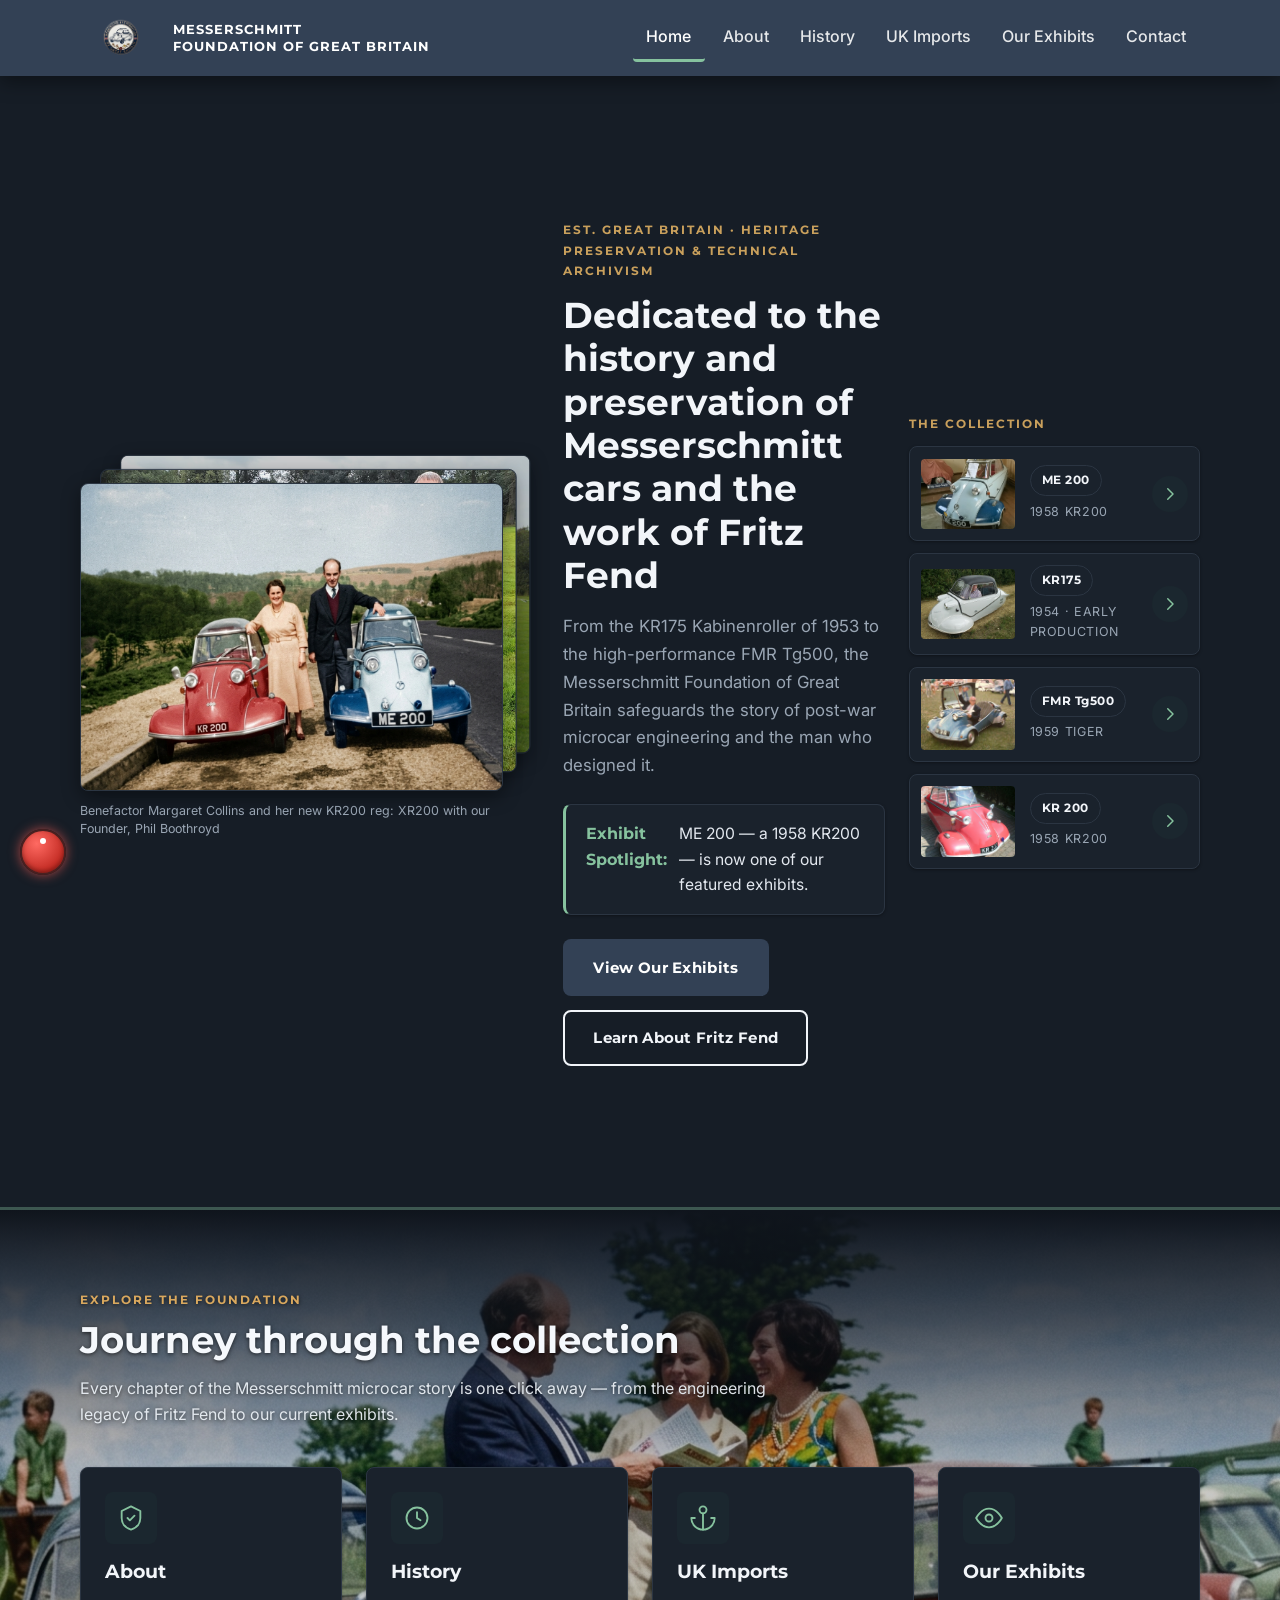
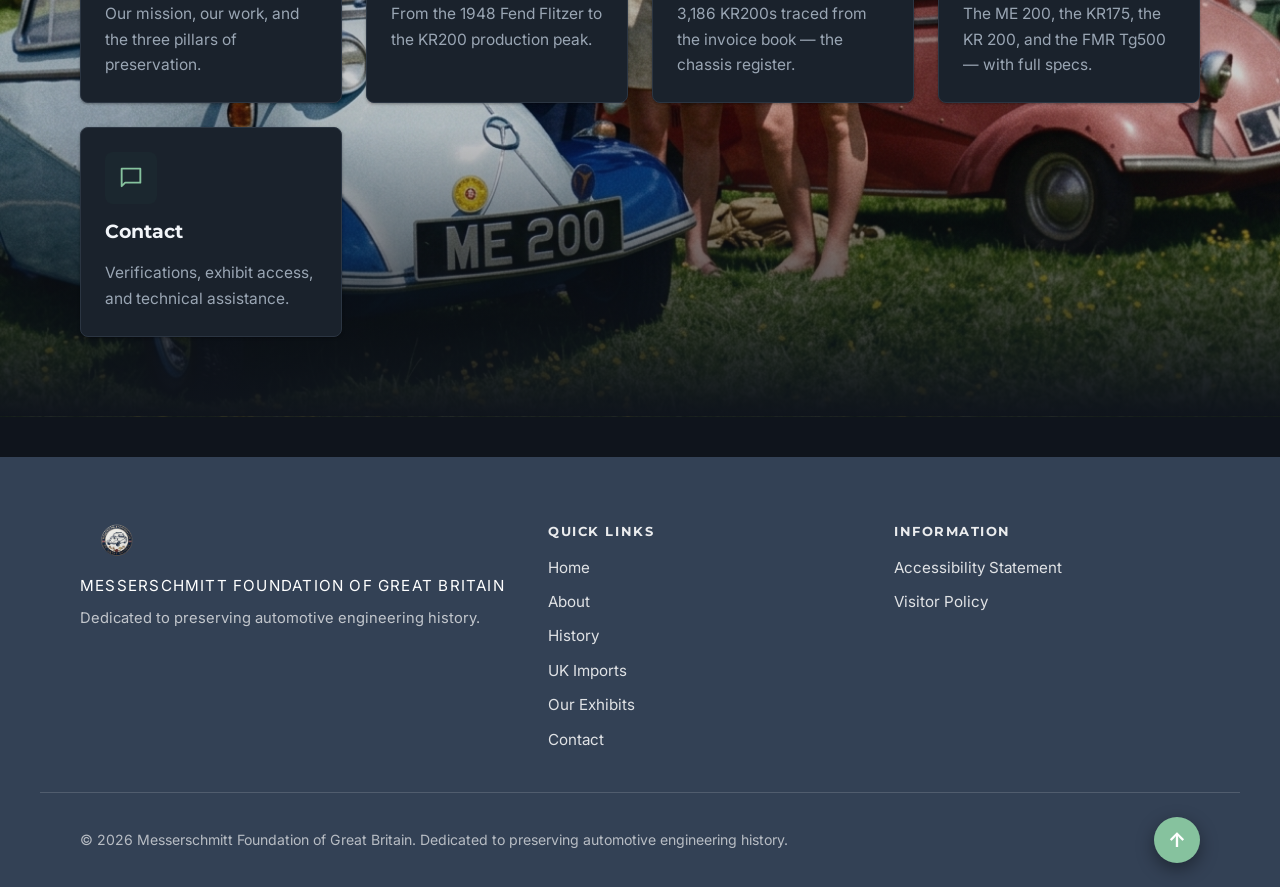
==== index.html @ 32b4aab6 "Caption the Gemini photograph in the home hero deck The 1950s two-car photograph now carries a capti" ====
<!DOCTYPE html>
<html lang="en-GB" data-theme="dark">
<head>
  <meta charset="UTF-8">
  <meta name="viewport" content="width=device-width, initial-scale=1.0, viewport-fit=cover">
  <meta http-equiv="X-UA-Compatible" content="IE=edge">
  <meta name="theme-color" content="#334155">
  <meta name="color-scheme" content="dark light">

  <!-- Primary Meta Tags -->
  <title>Messerschmitt Foundation of Great Britain | Preserving Messerschmitt Microcars &amp; the Legacy of Fritz Fend</title>
  <meta name="title" content="Messerschmitt Foundation of Great Britain">
  <meta name="description" content="The Messerschmitt Foundation of Great Britain is dedicated to the historical preservation, technical archivism, restoration mentorship, and public education of Messerschmitt microcars, Kabinenroller, and the engineering legacy of Fritz Fend.">
  <meta name="keywords" content="Messerschmitt, KR175, KR200, FMR Tg500, Kabinenroller, Fritz Fend, microcar, bubble car, classic car, restoration, foundation, Great Britain">
  <meta name="author" content="Messerschmitt Foundation of Great Britain">
  <meta name="robots" content="index, follow">
  <meta name="language" content="English (Great Britain)">

  <!-- Open Graph / Social -->
  <meta property="og:type" content="website">
  <meta property="og:site_name" content="Messerschmitt Foundation of Great Britain">
  <meta property="og:title" content="Messerschmitt Foundation of Great Britain">
  <meta property="og:description" content="Dedicated to the history and preservation of Messerschmitt cars and the work of Fritz Fend. Home of the ME 200 — a 1958 KR200 featured exhibit.">
  <meta property="og:url" content="https://your-username.github.io/messerschmitt-foundation-gb/">
  <meta property="og:locale" content="en_GB">
  <meta property="og:image" content="https://your-username.github.io/messerschmitt-foundation-gb/assets/images/og-cover.jpg">

  <!-- Twitter Card -->
  <meta name="twitter:card" content="summary_large_image">
  <meta name="twitter:title" content="Messerschmitt Foundation of Great Britain">
  <meta name="twitter:description" content="Dedicated to the history and preservation of Messerschmitt cars and the work of Fritz Fend.">

  <!-- Favicon (inline SVG data URI — no external asset required) -->
  <link rel="icon" href="data:image/svg+xml,%3Csvg xmlns='http://www.w3.org/2000/svg' viewBox='0 0 32 32'%3E%3Crect width='32' height='32' rx='6' fill='%23334155'/%3E%3Ctext x='16' y='22' font-family='Georgia,serif' font-size='16' fill='%238C6A35' text-anchor='middle'%3EM%3C/text%3E%3C/svg%3E">

  <!-- Fonts -->
  <link rel="preconnect" href="https://fonts.googleapis.com">
  <link rel="preconnect" href="https://fonts.gstatic.com" crossorigin>
  <link href="https://fonts.googleapis.com/css2?family=Inter:wght@400;500;600;700&family=Montserrat:wght@600;700;800&display=swap" rel="stylesheet">

  <!-- Styles -->
  <link rel="stylesheet" href="styles.css?v=20260919f">

  <!-- Structured Data: Organization & WebSite Schema -->
  <script type="application/ld+json">
  {
    "@context": "https://schema.org",
    "@type": "Organization",
    "name": "Messerschmitt Foundation of Great Britain",
    "alternateName": "MFGB",
    "url": "https://your-username.github.io/messerschmitt-foundation-gb/",
    "description": "Historical preservation, technical archivism, restoration mentorship, and public education concerning Messerschmitt microcars, Kabinenroller, and the engineering legacy of technical designer Fritz Fend.",
    "areaServed": "GB",
    "knowsAbout": [
      "Messerschmitt KR175",
      "Messerschmitt KR200",
      "FMR Tg500",
      "Fritz Fend",
      "Kabinenroller"
    ],
    "subjectOf": {
      "@type": "Vehicle",
      "name": "ME 200",
      "description": "An original-specification 1958 Messerschmitt KR200 microcar with honest patina, featured exhibit of the Foundation.",
      "model": "KR200",
      "brand": {
        "@type": "Brand",
        "name": "Messerschmitt"
      },
      "productionDate": "1958",
      "vehicleEngine": {
        "@type": "EngineSpecification",
        "name": "Fichtel & Sachs 191cc two-stroke",
        "engineDisplacement": "191cc",
        "engineType": "Single-cylinder, two-stroke, air-cooled"
      }
    }
  }
  </script>
</head>

<body data-page="home">
  <!-- Floating display control -->
  <div class="micro-dashboard" id="micro-dashboard" role="group" aria-label="Display controls">
    <button class="dash-red" id="theme-toggle" type="button" role="switch" aria-checked="false" aria-label="Toggle light and dark mode">
      <span class="red-dot" aria-hidden="true"></span>
    </button>
  </div>

  <a class="skip-link" href="#main-content">Skip to main content</a>

  <!-- ============ SITE HEADER ============ -->
  <header class="site-header" id="site-header">
    <div class="container header-inner">
      <a class="brand" href="index.html" aria-label="Messerschmitt Foundation of Great Britain — home">
        <img class="brand-logo" src="assets/images/mfgb-logo.png" alt="" width="676" height="369">
        <span class="brand-text">MESSERSCHMITT<br>FOUNDATION OF GREAT BRITAIN</span>
      </a>

      <button
        class="nav-toggle"
        id="nav-toggle"
        type="button"
        aria-expanded="false"
        aria-controls="main-nav"
        aria-label="Toggle navigation">
        <span class="nav-toggle-bar" aria-hidden="true"></span>
        <span class="nav-toggle-bar" aria-hidden="true"></span>
        <span class="nav-toggle-bar" aria-hidden="true"></span>
      </button>

      <nav class="main-nav" id="main-nav" aria-label="Primary navigation" aria-hidden="true">
        <ul class="nav-list">
          <li><a class="nav-link" href="index.html">Home</a></li>
          <li><a class="nav-link" href="about.html">About</a></li>
          <li><a class="nav-link" href="history.html">History</a></li>
          <li><a class="nav-link" href="imports.html">UK Imports</a></li>
          <li><a class="nav-link" href="exhibits.html">Our Exhibits</a></li>
          <li><a class="nav-link" href="contact.html">Contact</a></li>
        </ul>
      </nav>
    </div>
  </header>

  <main id="main-content">

    <!-- ============ HERO SECTION ============ -->
    <section id="home" class="hero-section section" data-nav-target="home">
      <div class="container hero-grid">
        <!-- ============ PERIOD PHOTOGRAPHS ============
             A shuffled stack: the photograph on show is full size and
             the two behind peek out up and to the right. app.js module
             09 deals them forward every few seconds. data-depth is set
             here as well as in the script, so the stack is already
             arranged before the script runs. -->
        <figure class="hero-photo" id="hero-deck">
          <div class="hero-deck-frame">
            <img class="hero-deck-slide" data-depth="0"
              src="histroy%20of%20the%20mfgb%20file/Gemini_Generated_Image_4q6mex4q6mex4q6m.jpeg"
              alt="1950s colour photograph of a red KR 200 and the ME 200 parked on a rural roadside, with a couple standing beside the cars"
              width="1170" height="912"
              fetchpriority="high" decoding="async">
            <img class="hero-deck-slide" data-depth="1" data-focus="high"
              src="histroy%20of%20the%20mfgb%20file/simonsmesserschmitt_orig.jpg"
              alt="A man standing beside a cream and red Messerschmitt KR200 with its canopy hinged open, on a lawn beneath mature trees"
              width="655" height="800" decoding="async">
            <img class="hero-deck-slide" data-depth="2"
              src="histroy%20of%20the%20mfgb%20file/sam-3530.jpg"
              alt="A line of small vintage microcars parked on a lawn at a gathering, with a tall hedge and trees behind"
              width="1024" height="768" decoding="async">
          </div>
          <!-- Shown only while its plate is the one on show — see app.js
               module 09. data-caption-for is the plate's index in the deck. -->
          <figcaption class="hero-deck-caption is-shown" data-caption-for="0">Benefactor Margaret Collins and her new KR200 reg: XR200 with our Founder, Phil Boothroyd</figcaption>
        </figure>

        <div class="hero-content">
          <p class="eyebrow">Est. Great Britain · Heritage Preservation &amp; Technical Archivism</p>
          <h1 class="hero-title">Dedicated to the history and preservation of Messerschmitt cars and the work of Fritz Fend</h1>
          <p class="hero-lede">
            From the KR175 Kabinenroller of 1953 to the high-performance FMR Tg500,
            the Messerschmitt Foundation of Great Britain safeguards the story of
            post-war microcar engineering and the man who designed it.
          </p>
          <div class="callout-box" role="note">
            <strong>Exhibit Spotlight:</strong> ME 200 — a 1958 KR200 — is now one of
            our featured exhibits.
          </div>
          <div class="hero-actions">
            <a class="btn btn-primary" href="exhibits.html">View Our Exhibits</a>
            <a class="btn btn-secondary" href="history.html">Learn About Fritz Fend</a>
          </div>
        </div>

        <!-- ============ COLLECTION STACK ============
             Each widget opens Our Exhibits with that car already
             promoted to the featured slot (see app.js module 10). -->
        <div class="hero-collection">
          <h2 class="eyebrow">The Collection</h2>

          <div class="car-stack">
            <a class="car-widget" href="exhibits.html#exhibit-me200" aria-label="View the ME 200 — 1958 Messerschmitt KR200 on Our Exhibits">
              <span class="car-widget-media">
                <img src="ME200%20returned%20to%20Fend%20House.jpg" alt="" loading="lazy" decoding="async">
              </span>
              <span class="car-widget-label">
                <span class="placeholder-badge">ME 200</span>
                <span class="placeholder-caption">1958 KR200</span>
              </span>
              <span class="car-widget-go" aria-hidden="true">
                <svg viewBox="0 0 24 24" fill="none" stroke="currentColor" stroke-width="2" stroke-linecap="round" stroke-linejoin="round" focusable="false">
                  <path d="M9 5l7 7-7 7"></path>
                </svg>
              </span>
            </a>

            <a class="car-widget" href="exhibits.html#exhibit-kr175" aria-label="View the 1954 Messerschmitt KR175 on Our Exhibits">
              <span class="car-widget-media">
                <img src="histroy%20of%20the%20mfgb%20file/messerschmitt-KR175.jpg" alt="" loading="lazy" decoding="async">
              </span>
              <span class="car-widget-label">
                <span class="placeholder-badge">KR175</span>
                <span class="placeholder-caption">1954 · Early Production</span>
              </span>
              <span class="car-widget-go" aria-hidden="true">
                <svg viewBox="0 0 24 24" fill="none" stroke="currentColor" stroke-width="2" stroke-linecap="round" stroke-linejoin="round" focusable="false">
                  <path d="M9 5l7 7-7 7"></path>
                </svg>
              </span>
            </a>

            <a class="car-widget" href="exhibits.html#exhibit-tg500" aria-label="View the 1959 FMR Tg500 on Our Exhibits">
              <span class="car-widget-media">
                <img src="the%20blue%20one.jpeg" alt="" loading="lazy" decoding="async">
              </span>
              <span class="car-widget-label">
                <span class="placeholder-badge">FMR Tg500</span>
                <span class="placeholder-caption">1959 Tiger</span>
              </span>
              <span class="car-widget-go" aria-hidden="true">
                <svg viewBox="0 0 24 24" fill="none" stroke="currentColor" stroke-width="2" stroke-linecap="round" stroke-linejoin="round" focusable="false">
                  <path d="M9 5l7 7-7 7"></path>
                </svg>
              </span>
            </a>

            <a class="car-widget" href="exhibits.html#exhibit-kr200" aria-label="View the 1958 Messerschmitt KR200 on Our Exhibits">
              <span class="car-widget-media">
                <img src="histroy%20of%20the%20mfgb%20file/KR200MFGB-web.jpg" alt="" loading="lazy" decoding="async">
              </span>
              <span class="car-widget-label">
                <span class="placeholder-badge">KR 200</span>
                <span class="placeholder-caption">1958 KR200</span>
              </span>
              <span class="car-widget-go" aria-hidden="true">
                <svg viewBox="0 0 24 24" fill="none" stroke="currentColor" stroke-width="2" stroke-linecap="round" stroke-linejoin="round" focusable="false">
                  <path d="M9 5l7 7-7 7"></path>
                </svg>
              </span>
            </a>
          </div>
        </div>
      </div>
    </section>

    <!-- ============ EXPLORE SECTION (ME 200 in the wild background) ============ -->
    <section id="explore" class="section section-alt section-explore-bg" aria-labelledby="explore-title">
      <div class="container">
        <div class="section-heading">
          <p class="eyebrow">Explore the Foundation</p>
          <h2 class="section-title" id="explore-title">Journey through the collection</h2>
          <p class="section-subtitle">
            Every chapter of the Messerschmitt microcar story is one click away —
            from the engineering legacy of Fritz Fend to our current exhibits.
          </p>
        </div>

        <div class="explore-grid">
          <a class="card explore-card" href="about.html">
            <div class="card-icon" aria-hidden="true">
              <svg viewBox="0 0 24 24" fill="none" stroke="currentColor" stroke-width="1.6" stroke-linecap="round" stroke-linejoin="round">
                <path d="M12 2l8 4v6c0 5-3.5 8.5-8 10-4.5-1.5-8-5-8-10V6z"></path>
                <path d="M9 12l2 2 4-4"></path>
              </svg>
            </div>
            <h3 class="card-title">About</h3>
            <p class="card-text">Our mission, our work, and the three pillars of preservation.</p>
          </a>

          <a class="card explore-card" href="history.html">
            <div class="card-icon" aria-hidden="true">
              <svg viewBox="0 0 24 24" fill="none" stroke="currentColor" stroke-width="1.6" stroke-linecap="round" stroke-linejoin="round">
                <circle cx="12" cy="12" r="9"></circle>
                <path d="M12 7v5l3 2"></path>
              </svg>
            </div>
            <h3 class="card-title">History</h3>
            <p class="card-text">From the 1948 Fend Flitzer to the KR200 production peak.</p>
          </a>

          <a class="card explore-card" href="imports.html">
            <div class="card-icon" aria-hidden="true">
              <svg viewBox="0 0 24 24" fill="none" stroke="currentColor" stroke-width="1.6" stroke-linecap="round" stroke-linejoin="round">
                <path d="M12 22V8"></path>
                <path d="M5 12H2a10 10 0 0 0 20 0h-3"></path>
                <circle cx="12" cy="5" r="3"></circle>
              </svg>
            </div>
            <h3 class="card-title">UK Imports</h3>
            <p class="card-text">3,186 KR200s traced from the invoice book — the chassis register.</p>
          </a>

          <a class="card explore-card" href="exhibits.html">
            <div class="card-icon" aria-hidden="true">
              <svg viewBox="0 0 24 24" fill="none" stroke="currentColor" stroke-width="1.6" stroke-linecap="round" stroke-linejoin="round">
                <path d="M1 12s4-8 11-8 11 8 11 8-4 8-11 8-11-8-11-8z"></path>
                <circle cx="12" cy="12" r="3"></circle>
              </svg>
            </div>
            <h3 class="card-title">Our Exhibits</h3>
            <p class="card-text">The ME 200, the KR175, the KR 200, and the FMR Tg500 — with full specs.</p>
          </a>

          <a class="card explore-card" href="contact.html">
            <div class="card-icon" aria-hidden="true">
              <svg viewBox="0 0 24 24" fill="none" stroke="currentColor" stroke-width="1.6" stroke-linecap="round" stroke-linejoin="round">
                <path d="M4 4h16v12H7l-3 3z"></path>
              </svg>
            </div>
            <h3 class="card-title">Contact</h3>
            <p class="card-text">Verifications, exhibit access, and technical assistance.</p>
          </a>
        </div>
      </div>
    </section>

  </main>

  <!-- ============ FOOTER ============ -->
  <footer class="site-footer">
    <div class="container footer-grid">
      <div class="footer-brand">
        <img class="footer-logo" src="assets/images/mfgb-logo.png" alt="" width="676" height="369" loading="lazy" decoding="async">
        <p class="footer-title">MESSERSCHMITT FOUNDATION OF GREAT BRITAIN</p>
        <p class="footer-text">
          Dedicated to preserving automotive engineering history.
        </p>
      </div>

      <nav class="footer-nav" aria-label="Footer navigation">
        <p class="footer-heading">Quick Links</p>
        <ul>
          <li><a href="index.html">Home</a></li>
          <li><a href="about.html">About</a></li>
          <li><a href="history.html">History</a></li>
          <li><a href="imports.html">UK Imports</a></li>
          <li><a href="exhibits.html">Our Exhibits</a></li>
          <li><a href="contact.html">Contact</a></li>
        </ul>
      </nav>

      <div class="footer-legal">
        <p class="footer-heading">Information</p>
        <ul>
          <li><a href="contact.html#accessibility">Accessibility Statement</a></li>
          <li><a href="contact.html#visitor-policy">Visitor Policy</a></li>
        </ul>
      </div>
    </div>

    <div class="container footer-bottom">
      <p>© 2026 Messerschmitt Foundation of Great Britain. Dedicated to preserving automotive engineering history.</p>
      <button class="back-to-top" id="back-to-top" type="button" aria-label="Back to top" hidden>&uarr;</button>
    </div>
  </footer>

  <script src="app.js?v=20260919f"></script>
</body>
</html>
---- styles.css ----
/* ============================================================
   Messerschmitt Foundation of Great Britain — styles.css
   Production-grade, mobile-first responsive design system.
   ------------------------------------------------------------
   Contents:
   01. CSS Custom Properties (design tokens)
   02. Reset & Base
   03. Accessibility Utilities
   04. Layout Primitives
   05. Header & Navigation
   06. Buttons & Links
   07. Hero Section
   08. Media Placeholder System
   09. Section Headings & Prose
   10. Cards & Pillars
   11. Timeline
   12. Exhibits & Spec Tables
   13. Contact Form & Sidebar
   14. Footer & Back-to-Top
   15. Responsive Media Queries
   ============================================================ */

/* ============================================================
   01. CSS Custom Properties
   ============================================================ */
:root {
  /* Palette — restrained & airy (clean, Wix-style) */
  --color-primary: #334155;        /* Soft slate — header / footer */
  --color-ink: #1F2937;            /* Heading ink */
  --color-accent: #2E6B4F;         /* Muted heritage racing green */
  --color-gold: #8C6A35;           /* Muted brass — tiny details only */
  --color-background: #FFFFFF;     /* White base */
  --color-surface: #FFFFFF;        /* Cards & panels */
  --color-surface-muted: #F6F7F9;  /* Alternate section bands */
  --color-text: #3B4658;           /* Body text */
  --color-text-light: #667085;     /* Secondary text */
  --color-border: #E6E8EC;         /* Hairlines */
  --color-placeholder: #F1F3F6;    /* Media placeholders */

  /* Typography */
  --font-body: 'Inter', system-ui, -apple-system, 'Segoe UI', Roboto, sans-serif;
  --font-heading: 'Montserrat', 'Inter', system-ui, sans-serif;

  /* Spacing scale */
  --space-xs: 0.5rem;
  --space-sm: 0.875rem;
  --space-md: 1.5rem;
  --space-lg: 2.5rem;
  --space-xl: 4rem;

  /* Radii */
  --radius-sm: 4px;
  --radius-md: 8px;
  --radius-lg: 12px;

  /* Elevation */
  --shadow-sm: 0 1px 3px rgba(31, 41, 55, 0.06);
  --shadow-md: 0 6px 18px rgba(31, 41, 55, 0.08);
  --shadow-lg: 0 14px 34px rgba(31, 41, 55, 0.12);

  /* Motion */
  --transition-fast: 150ms ease;
  --transition: 250ms ease;

  /* Focus ring */
  --focus-ring: 3px solid var(--color-accent);

  /* Layout */
  --container-max: 1200px;
  --header-height: 76px;
}

/* ============================================================
   01b. Night Drive Dark Theme
   ------------------------------------------------------------
   Toggled by the floating dash button via the data-theme
   attribute on <html>. Only overrides design tokens — all
   components adapt automatically.
   ============================================================ */
html[data-theme="dark"] {
  --color-background: #0F141C;
  --color-surface: #1A222C;
  --color-surface-muted: #161D26;
  --color-text: #E3E8EF;
  --color-text-light: #9AA6B4;
  --color-border: #2B3542;
  --color-placeholder: #212A35;
  --color-ink: #F2F5F9;
  --color-accent: #86C29E;
  --color-gold: #C9A05C;
  --shadow-sm: 0 1px 3px rgba(0, 0, 0, 0.35);
  --shadow-md: 0 6px 18px rgba(0, 0, 0, 0.4);
  --shadow-lg: 0 14px 34px rgba(0, 0, 0, 0.5);
}

/* ============================================================
   02. Reset & Base
   ============================================================ */
*,
*::before,
*::after {
  box-sizing: border-box;
  margin: 0;
  padding: 0;
}

html {
  scroll-behavior: smooth;
  scroll-padding-top: calc(var(--header-height) + 16px);
  -webkit-text-size-adjust: 100%;
}

body {
  font-family: var(--font-body);
  font-size: 1rem;
  line-height: 1.65;
  color: var(--color-text);
  background-color: var(--color-background);
  -webkit-font-smoothing: antialiased;
  -moz-osx-font-smoothing: grayscale;
}

img,
svg {
  display: block;
  max-width: 100%;
}

a {
  color: var(--color-accent);
  text-decoration: none;
}

a:hover {
  text-decoration: underline;
  text-underline-offset: 3px;
}

button {
  font-family: inherit;
  cursor: pointer;
}

h1, h2, h3, h4 {
  font-family: var(--font-heading);
  color: var(--color-ink);
  line-height: 1.2;
  font-weight: 700;
}

/* ============================================================
   03. Accessibility Utilities
   ============================================================ */
.visually-hidden {
  position: absolute;
  width: 1px;
  height: 1px;
  padding: 0;
  margin: -1px;
  overflow: hidden;
  clip: rect(0 0 0 0);
  white-space: nowrap;
  border: 0;
}

.skip-link {
  position: absolute;
  top: -60px;
  left: 16px;
  z-index: 2000;
  padding: 0.75rem 1.25rem;
  background: var(--color-primary);
  color: #fff;
  border-radius: var(--radius-sm);
  transition: top var(--transition-fast);
}

.skip-link:focus {
  top: 12px;
  outline: var(--focus-ring);
  outline-offset: 2px;
}

:focus-visible {
  outline: var(--focus-ring);
  outline-offset: 3px;
}

::selection {
  background: rgba(46, 107, 79, 0.22);
  color: inherit;
}

@media (prefers-reduced-motion: reduce) {
  *,
  *::before,
  *::after {
    animation-duration: 0.01ms !important;
    animation-iteration-count: 1 !important;
    transition-duration: 0.01ms !important;
    scroll-behavior: auto !important;
  }
}

/* ============================================================
   04. Layout Primitives
   ============================================================ */
.container {
  width: 100%;
  max-width: var(--container-max);
  margin-inline: auto;
  padding-inline: 1.25rem;
}

.section {
  padding-block: var(--space-xl);
}

.section-alt {
  background: var(--color-surface-muted);
}

/* ============================================================
   05. Header & Navigation
   ============================================================ */
.site-header {
  position: sticky;
  top: 0;
  z-index: 1000;
  background: var(--color-primary);
  color: #fff;
  box-shadow: var(--shadow-md);
}

/* Pinned header compresses once the page is scrolled so the tab
   navigation always stays visible without taking up extra room. */
.site-header.is-scrolled .header-inner {
  min-height: calc(var(--header-height) - 16px);
  padding-block: 0.4rem;
}

.site-header.is-scrolled .brand-logo {
  height: 34px;
}

.header-inner {
  display: flex;
  align-items: center;
  justify-content: space-between;
  gap: var(--space-md);
  min-height: var(--header-height);
  padding-block: 0.75rem;
  transition: min-height var(--transition), padding var(--transition);
}

.brand {
  display: inline-flex;
  align-items: center;
  gap: 0.75rem;
  color: #fff;
}

.brand:hover {
  text-decoration: none;
}

.brand-logo {
  height: 44px;
  width: auto;
  flex-shrink: 0;
  object-fit: contain;
  transition: height var(--transition);
}

.brand-text {
  font-family: var(--font-heading);
  font-size: 0.8rem;
  font-weight: 700;
  letter-spacing: 0.08em;
  line-height: 1.35;
}

/* Hamburger toggle */
.nav-toggle {
  display: inline-flex;
  flex-direction: column;
  justify-content: center;
  gap: 5px;
  width: 44px;
  height: 44px;
  padding: 10px;
  background: transparent;
  border: 2px solid rgba(255, 255, 255, 0.35);
  border-radius: var(--radius-sm);
}

.nav-toggle-bar {
  display: block;
  width: 100%;
  height: 2px;
  background: #fff;
  border-radius: 2px;
  transition: transform var(--transition), opacity var(--transition-fast);
}

.nav-toggle[aria-expanded="true"] .nav-toggle-bar:nth-child(1) {
  transform: translateY(7px) rotate(45deg);
}

.nav-toggle[aria-expanded="true"] .nav-toggle-bar:nth-child(2) {
  opacity: 0;
}

.nav-toggle[aria-expanded="true"] .nav-toggle-bar:nth-child(3) {
  transform: translateY(-7px) rotate(-45deg);
}

/* Mobile drawer */
.main-nav {
  display: none;
  position: absolute;
  top: 100%;
  left: 0;
  right: 0;
  background: var(--color-primary);
  border-top: 1px solid rgba(255, 255, 255, 0.12);
}

.main-nav.is-open {
  display: block;
}

.nav-list {
  list-style: none;
  padding: 0.5rem 0 1rem;
}

.nav-link {
  display: block;
  padding: 0.85rem 1.25rem;
  color: rgba(255, 255, 255, 0.88);
  font-weight: 500;
  border-left: 3px solid transparent;
  transition: color var(--transition-fast), background var(--transition-fast), border-color var(--transition-fast);
}

.nav-link:hover {
  color: #fff;
  background: rgba(255, 255, 255, 0.06);
  text-decoration: none;
}

.nav-link.is-active {
  color: #fff;
  border-left-color: var(--color-accent);
}

.nav-link.is-active:hover {
  text-decoration: none;
}

/* ============================================================
   06. Buttons & Links
   ============================================================ */
.btn {
  display: inline-flex;
  align-items: center;
  justify-content: center;
  gap: 0.5rem;
  padding: 0.85rem 1.75rem;
  border-radius: var(--radius-md);
  font-family: var(--font-heading);
  font-size: 0.95rem;
  font-weight: 700;
  letter-spacing: 0.02em;
  text-align: center;
  border: 2px solid transparent;
  transition: transform var(--transition-fast), box-shadow var(--transition), background var(--transition), color var(--transition);
}

.btn:hover {
  text-decoration: none;
  transform: translateY(-2px);
  box-shadow: var(--shadow-md);
}

.btn:active {
  transform: translateY(0);
}

.btn-primary {
  background: var(--color-primary);
  color: #fff;
}

.btn-primary:hover {
  background: #26543F;
}

.btn-secondary {
  background: transparent;
  color: var(--color-ink);
  border-color: var(--color-ink);
}

.btn-secondary:hover {
  background: var(--color-primary);
  color: #fff;
}

/* ============================================================
   07. Hero Section
   ============================================================ */
.hero-section {
  position: relative;
  background: var(--color-surface-muted);
  color: var(--color-text);
  overflow: hidden;
}

.hero-section::after {
  content: "";
  position: absolute;
  inset: auto 0 0 0;
  height: 3px;
  background: var(--color-accent);
  opacity: 0.35;
}

.hero-grid {
  display: grid;
  gap: var(--space-lg);
  padding-block: var(--space-xl);
}

.hero-title {
  color: var(--color-ink);
  font-size: clamp(1.75rem, 5vw, 2.9rem);
  margin-block: 0.75rem 1rem;
}

.hero-lede {
  color: var(--color-text-light);
  font-size: 1.05rem;
  max-width: 34em;
  margin-bottom: var(--space-md);
}

.eyebrow {
  font-family: var(--font-heading);
  font-size: 0.78rem;
  font-weight: 700;
  letter-spacing: 0.16em;
  text-transform: uppercase;
  color: var(--color-gold);
}

.hero-section .eyebrow {
  color: var(--color-gold);
}

.callout-box {
  display: flex;
  align-items: flex-start;
  gap: 0.75rem;
  padding: 1rem 1.25rem;
  margin-bottom: var(--space-md);
  background: var(--color-surface);
  border: 1px solid var(--color-border);
  border-left: 3px solid var(--color-accent);
  border-radius: var(--radius-md);
  box-shadow: var(--shadow-sm);
  color: var(--color-text);
  font-size: 0.98rem;
  max-width: 34em;
}

.callout-box strong {
  color: var(--color-accent);
  font-family: var(--font-heading);
}

.hero-actions {
  display: flex;
  flex-wrap: wrap;
  gap: var(--space-sm);
}

/* ---- 07c. Home Collection Stack ----
   Three exhibit widgets, one above the other, in the hero's second
   column. Each one deep-links to Our Exhibits with its car promoted.
   ------------------------------------------------------------------ */
.hero-collection {
  display: flex;
  flex-direction: column;
  gap: 0.9rem;
}

.car-stack {
  display: flex;
  flex-direction: column;
  gap: 0.75rem;
}

.car-widget {
  display: grid;
  grid-template-columns: 128px 1fr auto;
  align-items: center;
  gap: 1rem;
  padding: 0.7rem;
  color: inherit;
  text-decoration: none;
  background: var(--color-surface);
  border: 1px solid var(--color-border);
  border-radius: var(--radius-md);
  box-shadow: var(--shadow-sm);
  transition: transform var(--transition), box-shadow var(--transition),
    border-color var(--transition);
}

.car-widget:hover,
.car-widget:focus-visible {
  border-color: var(--color-gold);
  transform: translateY(-3px);
  box-shadow: var(--shadow-lg);
}

.car-widget-media {
  display: block;
  aspect-ratio: 4 / 3;
  overflow: hidden;
  background: var(--color-placeholder);
  border-radius: var(--radius-sm);
}

.car-widget-media img {
  display: block;
  width: 100%;
  height: 100%;
  object-fit: cover;
  transition: transform var(--transition);
}

.car-widget:hover .car-widget-media img {
  transform: scale(1.05);
}

.car-widget-label {
  display: flex;
  flex-direction: column;
  align-items: flex-start;
  gap: 0.35rem;
}

.car-widget .placeholder-badge {
  font-size: 0.78rem;
  padding: 0.25rem 0.7rem;
  box-shadow: none;
}

.car-widget .placeholder-caption {
  position: static;
  margin: 0;
  font-size: 0.78rem;
  color: var(--color-text-light);
}

.car-widget-go {
  display: grid;
  place-items: center;
  width: 36px;
  height: 36px;
  color: var(--color-accent);
  background: rgba(46, 107, 79, 0.08);
  border-radius: 50%;
  transition: background var(--transition-fast), color var(--transition-fast);
}

.car-widget-go svg {
  width: 18px;
  height: 18px;
}

.car-widget:hover .car-widget-go,
.car-widget:focus-visible .car-widget-go {
  background: var(--color-gold);
  color: #fff;
}

/* ---- 07d. Home Hero Photograph Deck ----
   The hero's three photographs sit in a shuffled stack: the one on show
   is full size, the two behind peek out up and to the right, and app.js
   module 09 deals the stack forward every few seconds — the next plate
   rising to the front while the old front steps back.

   The reveal is budgeted inside the frame rather than around it. The
   frame keeps a --reveal-x strip down its right side and a matching
   --reveal-y strip above, the plate on show is inset by exactly those
   strips, and the plates behind are translated by half and then all of
   the way out. Nothing spills past the frame, so the deck can never
   tread on the column gutter or the hero text at any width.

   --reveal-y is --reveal-x restated as a share of the height: the frame
   is 4:3, so the same number of pixels is 8 / 0.75 = 10.667%. The
   translate percentages resolve against each plate's own size, which is
   slightly smaller than the frame, so the plates land just inside the
   strips rather than exactly on their edges.
   ------------------------------------------------------------------ */
.hero-photo {
  --reveal-x: 8%;
  --reveal-y: 10.667%;
  margin: 0;
}

/* The 4:3 box the plates are laid out in. It is a child of the figure
   rather than the figure itself so that the caption below can sit in
   flow without the ratio box growing to swallow it — the plates size
   themselves against the frame, and would be a caption taller if the
   aspect-ratio sat on the figure. */
.hero-deck-frame {
  position: relative;
  aspect-ratio: 4 / 3;
  /* Keeps the plates' z-indexes out of the page's own competition. */
  isolation: isolate;
}

/* A caption belongs to one plate and is only shown while that plate is
   the one on show. It keeps its height when hidden, so the deck does not
   resize as the stack turns. */
.hero-deck-caption {
  margin: 0.65rem 0 0;
  font-size: 0.78rem;
  line-height: 1.5;
  color: var(--color-text-light);
  opacity: 0;
  transition: opacity 320ms ease;
}

.hero-deck-caption.is-shown {
  opacity: 1;
}

.hero-deck-slide {
  position: absolute;
  left: 0;
  bottom: 0;
  width: calc(100% - var(--reveal-x));
  height: calc(100% - var(--reveal-y));
  object-fit: cover;
  background: var(--color-placeholder);
  border: 1px solid var(--color-border);
  border-radius: var(--radius-md);
  box-shadow: var(--shadow-md);
  /* The back-out curve is what makes a plate read as *coming forward*:
     it overshoots the upright position and settles back into it. Keep
     the duration in step with HOLD in app.js module 09. */
  transition: transform 700ms cubic-bezier(0.2, 1.22, 0.36, 1),
    opacity 700ms ease;
}

/* The plate on show — full size, upright, in front. */
.hero-deck-slide[data-depth="0"] {
  transform: none;
  opacity: 1;
  z-index: 3;
}

/* First and second behind it, each half and then all of the way out.
   The easy scale gives the two behind a sense of sitting further away. */
.hero-deck-slide[data-depth="1"] {
  transform: translate(calc(var(--reveal-x) / 2), calc(var(--reveal-y) / -2)) scale(0.985);
  opacity: 0.9;
  z-index: 2;
}

.hero-deck-slide[data-depth="2"] {
  transform: translate(var(--reveal-x), calc(var(--reveal-y) * -1)) scale(0.97);
  opacity: 0.78;
  z-index: 1;
}

/* Each plate keeps the crop line that suits it. The portrait one is
   framed high, because centring it would take the owner's head off. */
.hero-deck-slide[data-focus="high"] {
  object-position: center 15%;
}

/* .btn-secondary on light heroes uses the default outline style */

/* ============================================================
   07b. Page Hero (interior pages)
   ============================================================ */
.page-hero {
  position: relative;
  background: var(--color-surface-muted);
  color: var(--color-text);
  padding-block: var(--space-xl);
  overflow: hidden;
}

.page-hero::after {
  content: "";
  position: absolute;
  inset: auto 0 0 0;
  height: 3px;
  background: var(--color-accent);
  opacity: 0.35;
}

.page-hero .page-title {
  color: var(--color-ink);
  font-size: clamp(1.75rem, 4vw, 2.5rem);
  margin-block: 0.75rem;
}

.page-hero .page-subtitle {
  color: var(--color-text-light);
  font-size: 1.05rem;
  max-width: 46em;
}

.page-hero .eyebrow {
  color: var(--color-gold);
}

/* ============================================================
   08. Media Placeholder System
   ============================================================ */
.media-placeholder {
  display: flex;
  flex-direction: column;
  align-items: center;
  justify-content: center;
  gap: 0.5rem;
  text-align: center;
  aspect-ratio: 16 / 9;
  padding: 1.5rem;
  background-color: var(--color-placeholder);
  background-image:
    linear-gradient(45deg, rgba(51, 65, 85, 0.05) 25%, transparent 25%, transparent 75%, rgba(51, 65, 85, 0.05) 75%),
    linear-gradient(45deg, rgba(51, 65, 85, 0.05) 25%, transparent 25%, transparent 75%, rgba(51, 65, 85, 0.05) 75%);
  background-size: 24px 24px;
  background-position: 0 0, 12px 12px;
  border: 2px dashed var(--color-border);
  border-radius: var(--radius-md);
  color: var(--color-text-light);
}

.placeholder-icon {
  width: 44px;
  height: 44px;
  color: var(--color-ink);
  opacity: 0.6;
}

.placeholder-badge {
  font-family: var(--font-heading);
  font-size: 0.85rem;
  font-weight: 700;
  letter-spacing: 0.04em;
  color: var(--color-ink);
  background: var(--color-surface);
  border: 1px solid var(--color-border);
  border-radius: 999px;
  padding: 0.3rem 0.85rem;
  box-shadow: var(--shadow-sm);
}

.placeholder-caption {
  font-size: 0.8rem;
  letter-spacing: 0.05em;
  text-transform: uppercase;
}

/* Alternate 4:3 ratio variant */
.media-placeholder.ratio-4-3 {
  aspect-ratio: 4 / 3;
}

/* Real photo fills the frame; badge/caption overlay the photo */
.media-placeholder.has-photo {
  position: relative;
  overflow: hidden;
  padding: 0;
  border-style: solid;
}

.media-placeholder.has-photo .media-photo {
  position: absolute;
  inset: 0;
  width: 100%;
  height: 100%;
  object-fit: cover;
  display: block;
}

.media-placeholder.has-photo .placeholder-badge {
  position: absolute;
  left: 0.75rem;
  bottom: 0.75rem;
  margin: 0;
  z-index: 2;
}

.media-placeholder.has-photo .placeholder-caption {
  position: absolute;
  right: 0.75rem;
  bottom: 0.9rem;
  margin: 0;
  z-index: 2;
  color: rgba(255, 255, 255, 0.92);
  text-shadow: 0 1px 3px rgba(0, 0, 0, 0.85);
}

/* ---- Whole-photo selector (promotes the exhibit) ---- */
.exhibit-select {
  position: absolute;
  inset: 0;
  z-index: 2;
  padding: 0;
  cursor: pointer;
  border: 2px solid transparent;
  background: transparent;
  transition: border-color var(--transition), background var(--transition);
}

.exhibit-select[hidden] {
  display: none;
}

.exhibit-select:hover {
  border-color: rgba(140, 106, 55, 0.5);
  background: rgba(15, 20, 28, 0.08);
}

.exhibit-select:focus-visible {
  outline: var(--focus-ring);
  outline-offset: -6px;
}

.media-placeholder.has-photo.is-selected {
  box-shadow: inset 0 0 0 2px var(--color-gold);
}

.media-placeholder.has-photo.is-selected .placeholder-badge {
  background: var(--color-gold);
  border-color: var(--color-gold);
  color: #fff;
}

/* A soft scrim along the foot of every photo so the badge and the
   caption stay readable whatever the picture does underneath. */
.media-placeholder.has-photo::after {
  content: "";
  position: absolute;
  inset: auto 0 0 0;
  height: 48%;
  z-index: 1;
  pointer-events: none;
  background: linear-gradient(180deg, rgba(10, 14, 20, 0) 0%, rgba(10, 14, 20, 0.62) 62%, rgba(10, 14, 20, 0.86) 100%);
}

/* ---- Badge / caption overlay bar ---------------------------------
   The badge and caption share the foot of the photo: side by side
   while both fit, wrapping onto two left-aligned lines once the
   photo (or the column it sits in) gets narrow. Driven by the
   content itself, so it needs no breakpoints.
   ------------------------------------------------------------------ */
.media-placeholder.has-photo .photo-overlay {
  position: absolute;
  left: 0.75rem;
  right: 0.75rem;
  bottom: 0.75rem;
  z-index: 2;
  display: flex;
  flex-wrap: wrap;
  align-items: flex-end;
  justify-content: space-between;
  gap: 0.5rem;
}

.media-placeholder.has-photo .photo-overlay .placeholder-badge,
.media-placeholder.has-photo .photo-overlay .placeholder-caption {
  position: static;
  inset: auto;
  margin: 0;
}

/* ============================================================
   09. Section Headings & Prose
   ============================================================ */
.section-heading {
  margin-bottom: var(--space-lg);
}

.section-title {
  font-size: clamp(1.6rem, 3.5vw, 2.3rem);
  margin-block: 0.5rem 0.75rem;
}

.section-subtitle {
  color: var(--color-text-light);
  max-width: 46em;
}

.prose-grid {
  display: grid;
  gap: var(--space-md);
  margin-bottom: var(--space-lg);
}

.prose-grid p {
  max-width: 72ch;
}

/* ============================================================
   10. Cards & Pillars
   ============================================================ */
.card {
  background: var(--color-surface);
  border: 1px solid var(--color-border);
  border-radius: var(--radius-md);
  box-shadow: var(--shadow-sm);
  padding: 1.5rem;
  transition: transform var(--transition), box-shadow var(--transition);
}

.card:hover {
  transform: translateY(-4px);
  box-shadow: var(--shadow-lg);
}

.card-icon {
  display: grid;
  place-items: center;
  width: 52px;
  height: 52px;
  margin-bottom: var(--space-md);
  color: var(--color-accent);
  background: rgba(46, 107, 79, 0.08);
  border-radius: var(--radius-md);
}

.card-icon svg {
  width: 28px;
  height: 28px;
}

.card-title {
  font-size: 1.2rem;
  margin-bottom: 0.6rem;
}

.card-text {
  color: var(--color-text-light);
  font-size: 0.97rem;
}

.pillars-grid {
  display: grid;
  gap: var(--space-md);
}

.explore-grid {
  display: grid;
  gap: var(--space-md);
}

.explore-card {
  display: flex;
  flex-direction: column;
  gap: 0.5rem;
  color: inherit;
  text-decoration: none;
}

.explore-card:hover {
  text-decoration: none;
}

.explore-card .card-icon {
  margin-bottom: 0.5rem;
}

/* ============================================================
   11. Timeline
   ============================================================ */
.history-page-shell {
  position: relative;
  isolation: isolate;
}

.history-spotlight {
  position: fixed;
  inset: 0;
  z-index: 0;
  pointer-events: none;
  opacity: 0.96;
}

.history-spotlight-image-wrap {
  position: absolute;
  inset: 0;
  overflow: hidden;
  filter: saturate(1.1) contrast(1.2) brightness(0.82);
}

.history-spotlight-image-wrap img {
  position: absolute;
  inset: 0;
  width: 100%;
  height: 100%;
  object-fit: cover;
  transform: scale(1.06);
  opacity: 0;
  clip-path: inset(0 0 100% 0);
  transition: opacity 200ms ease, transform 300ms ease;
}

.history-spotlight-image-wrap img.is-front {
  opacity: 0.96;
  clip-path: inset(0 0 0 0);
}

.history-spotlight-image-wrap img.is-enter {
  z-index: 2;
  transition: opacity 200ms ease, transform 300ms ease, clip-path 200ms cubic-bezier(0.4, 0, 0.2, 1);
}

/* Tall 1955 photo: keep the top of the image in view (the two people). */
.history-spotlight-image-wrap img[src$="1955.jpg"] {
  object-position: top center;
}

.history-spotlight-gradient {
  position: absolute;
  inset: 0;
  background:
    linear-gradient(90deg, rgba(7, 12, 17, 0.72) 0%, rgba(14, 20, 25, 0.64) 22%, rgba(14, 20, 25, 0.34) 58%, rgba(14, 20, 25, 0.74) 100%),
    linear-gradient(180deg, rgba(15, 20, 28, 0.18) 0%, rgba(10, 14, 19, 0.7) 100%);
}

.page-hero,
.section,
.site-footer {
  position: relative;
  z-index: 1;
}

.timeline {
  list-style: none;
  position: relative;
  padding-left: 1.25rem;
  max-width: 780px;
  z-index: 1;
  /* Scroll progress through the timeline, driven from app.js */
  --progress: 0;
  /* End of the fill: measured by app.js to the last dot so it never runs past it */
  --dot-end: 100%;
}

/* Unfilled track of the timeline progress line. */
.timeline::before {
  content: "";
  position: absolute;
  top: 0;
  left: 5px;
  width: 3px;
  height: var(--dot-end, 100%);
  background: rgba(140, 106, 53, 0.8);
  opacity: 0.35;
  border-radius: 3px;
}

/* Filled portion of the timeline progress line. */
.timeline::after {
  content: "";
  position: absolute;
  top: 0;
  left: 5px;
  width: 3px;
  height: calc(var(--progress) * var(--dot-end, 100%));
  background: rgba(226, 178, 96, 0.95);
  box-shadow: 0 0 8px rgba(226, 178, 96, 0.55);
  border-radius: 3px;
  transition: height 120ms linear;
}

body[data-page="history"] .section,
body[data-page="history"] .section-alt,
body[data-page="history"] .site-footer {
  background: transparent;
}

body[data-page="history"] .timeline-item {
  padding: 0.5rem 0 var(--space-lg) 1.5rem;
}

body[data-page="history"] .timeline-item .timeline-body {
  background: rgba(9, 14, 18, 0.18);
  border: 1px solid rgba(255, 255, 255, 0.08);
  border-radius: 1rem;
  padding: 1rem 1.1rem;
  backdrop-filter: blur(1.5px);
}

.timeline-item {
  position: relative;
  padding: 0 0 var(--space-lg) 1.5rem;
  transition: transform var(--transition), opacity var(--transition);
}

.timeline-item:last-child {
  padding-bottom: 0;
}

.timeline-item.is-active {
  transform: translateX(10px);
}

.timeline-marker {
  position: absolute;
  top: 6px;
  left: -1.25rem;
  width: 14px;
  height: 14px;
  border-radius: 50%;
  background: rgba(140, 106, 53, 0.9);
  border: 3px solid rgba(15, 20, 28, 0.9);
  box-shadow: 0 0 0 3px rgba(140, 106, 53, 0.22);
  z-index: 1; /* keep dots visible above the progress fill */
  transition: all var(--transition);
}

.timeline-item.is-active .timeline-marker {
  background: #fff;
  box-shadow: 0 0 0 3px rgba(255, 255, 255, 0.25), 0 0 20px rgba(255, 255, 255, 0.35);
}

/* "Today" dot — fills with the progress line and glows at the end. */
.timeline-item.is-today .timeline-marker {
  width: 16px;
  height: 16px;
  background: rgba(226, 178, 96, 0.4);
  border-color: rgba(226, 178, 96, 0.85);
}

.timeline-item.is-today.is-active .timeline-marker {
  background: #f0c878;
  border-color: #fff;
  box-shadow: 0 0 0 4px rgba(226, 178, 96, 0.35), 0 0 22px 6px rgba(226, 178, 96, 0.7);
  animation: today-glow 1.8s ease-in-out infinite;
}

@keyframes today-glow {
  0%, 100% {
    box-shadow: 0 0 0 4px rgba(226, 178, 96, 0.3), 0 0 14px 4px rgba(226, 178, 96, 0.5);
  }
  50% {
    box-shadow: 0 0 0 5px rgba(226, 178, 96, 0.45), 0 0 32px 10px rgba(226, 178, 96, 0.9);
  }
}

.timeline-meta {
  display: inline-block;
  margin-bottom: 0.5rem;
}

.timeline-year {
  display: inline-block;
  font-family: var(--font-heading);
  font-size: 0.85rem;
  font-weight: 700;
  letter-spacing: 0.06em;
  color: #fff;
  background: rgba(51, 65, 85, 0.82);
  border: 1px solid rgba(255, 255, 255, 0.12);
  border-radius: var(--radius-sm);
  padding: 0.2rem 0.7rem;
  transition: transform var(--transition-fast), box-shadow var(--transition-fast), background var(--transition-fast), border-color var(--transition-fast);
  box-shadow: var(--shadow-sm);
}

.timeline-item.is-active .timeline-year {
  background: rgba(46, 107, 79, 0.9);
  border-color: rgba(255, 255, 255, 0.36);
  box-shadow: 0 0 0 2px rgba(46, 107, 79, 0.35), var(--shadow-md);
  transform: translateY(-1px);
}

.timeline-title {
  font-size: 1.15rem;
  margin-bottom: 0.4rem;
  color: rgba(255, 255, 255, 0.96);
  transition: color var(--transition);
}

.timeline-item.is-active .timeline-title {
  color: #f8f2e8;
}

.timeline-text {
  color: rgba(244, 247, 251, 0.96);
  max-width: 60ch;
  line-height: 1.7;
  text-shadow: 0 1px 2px rgba(0, 0, 0, 0.28);
}

/* ============================================================
   11b. Archive Catalog
   ============================================================ */
.archive-layout {
  display: grid;
  gap: var(--space-lg);
}

.archive-group {
  padding: 1.5rem;
}

.archive-group-title {
  margin-bottom: 1rem;
  font-size: 1.15rem;
}

.archive-list {
  list-style: none;
  display: grid;
  gap: 0.9rem;
}

.archive-list li {
  display: flex;
  flex-direction: column;
  gap: 0.2rem;
  padding: 0.8rem 0.9rem;
  border: 1px solid var(--color-border);
  border-radius: var(--radius-sm);
  background: rgba(255, 255, 255, 0.02);
}

.archive-list a {
  font-weight: 600;
}

.archive-list span {
  font-size: 0.8rem;
  color: var(--color-text-light);
  letter-spacing: 0.02em;
}

/* ============================================================
   12. Exhibits & Spec Tables
   ============================================================ */
.exhibits-grid {
  display: grid;
  gap: var(--space-lg);
}

.exhibit-card {
  display: flex;
  flex-direction: column;
  padding: 0;
  overflow: hidden;
}

.exhibit-card .exhibit-placeholder {
  border: none;
  border-radius: 0;
  border-bottom: 1px solid var(--color-border);
}

.exhibit-featured {
  order: -1; /* whichever card holds the slot is placed first */
  border-color: rgba(46, 107, 79, 0.4);
  box-shadow: 0 0 0 1px rgba(46, 107, 79, 0.18), var(--shadow-md);
}

/* The smaller boxes are pressable — pressing one promotes it */
.exhibit-card:not(.exhibit-featured) {
  cursor: pointer;
}

/* Nothing to press on the featured card's own photo, so drop the hint */
.exhibit-card.exhibit-featured .exhibit-select {
  cursor: default;
}

.exhibit-card.exhibit-featured .exhibit-select:hover {
  border-color: transparent;
  background: transparent;
}

/* Promotion / demotion — a quick grow into the featured slot */
.exhibit-card.is-promoting {
  animation: exhibit-promote 400ms cubic-bezier(0.2, 0.7, 0.3, 1);
}

@keyframes exhibit-promote {
  from {
    opacity: 0;
    transform: scale(0.94) translateY(14px);
  }
  to {
    opacity: 1;
    transform: none;
  }
}

.exhibit-card.is-demoting {
  animation: exhibit-demote 340ms ease;
}

@keyframes exhibit-demote {
  from {
    opacity: 0.5;
    transform: scale(1.02);
  }
  to {
    opacity: 1;
    transform: none;
  }
}

.exhibit-body {
  padding: 1.5rem;
  display: flex;
  flex-direction: column;
  gap: 0.75rem;
}

.exhibit-tag {
  align-self: flex-start;
  font-family: var(--font-heading);
  font-size: 0.72rem;
  font-weight: 700;
  letter-spacing: 0.12em;
  text-transform: uppercase;
  color: var(--color-accent);
  background: rgba(46, 107, 79, 0.08);
  border-radius: 999px;
  padding: 0.3rem 0.8rem;
}

.spec-table {
  width: 100%;
  border-collapse: collapse;
  font-size: 0.92rem;
  margin-top: 0.5rem;
}

.spec-table th,
.spec-table td {
  text-align: left;
  padding: 0.65rem 0.75rem;
  border-bottom: 1px solid var(--color-border);
  vertical-align: top;
}

.spec-table th {
  width: 40%;
  font-family: var(--font-heading);
  font-size: 0.8rem;
  font-weight: 700;
  letter-spacing: 0.03em;
  text-transform: uppercase;
  color: var(--color-ink);
  white-space: nowrap;
}

.spec-table tr:last-child th,
.spec-table tr:last-child td {
  border-bottom: none;
}

.spec-table tr:hover th,
.spec-table tr:hover td {
  background: var(--color-surface-muted);
}

/* ---- Specification panel ------------------------------------------
   The featured card's sheet. Promoting an exhibit replaces the sheet
   inside it, with a short out/in animation on the body and a brass
   flash on the frame.
   ------------------------------------------------------------------ */
.spec-panel {
  display: flex;
  flex-direction: column;
  gap: 0.6rem;
  padding: 1rem 1.1rem;
  background: var(--color-surface-muted);
  border: 1px solid var(--color-border);
  border-radius: var(--radius-md);
  transition: border-color var(--transition), box-shadow var(--transition);
}

.spec-panel.is-swapping {
  border-color: var(--color-gold);
  box-shadow: 0 0 0 3px rgba(140, 106, 55, 0.14);
}

.spec-panel-head {
  display: flex;
  align-items: center;
  justify-content: space-between;
  flex-wrap: wrap;
  gap: 0.5rem;
}

.spec-panel-eyebrow {
  font-family: var(--font-heading);
  font-size: 0.72rem;
  font-weight: 700;
  letter-spacing: 0.12em;
  text-transform: uppercase;
  color: var(--color-gold);
}

.spec-panel-car {
  font-family: var(--font-heading);
  font-size: 0.72rem;
  font-weight: 700;
  letter-spacing: 0.08em;
  text-transform: uppercase;
  color: var(--color-ink);
  background: var(--color-surface);
  border: 1px solid var(--color-border);
  border-radius: 999px;
  padding: 0.25rem 0.7rem;
}

.spec-panel-body {
  transition: opacity var(--transition-fast), transform var(--transition-fast);
}

.spec-panel-body.is-out {
  opacity: 0;
  transform: translateY(6px);
}

.spec-panel-body.is-in {
  animation: spec-sheet-in 220ms ease;
}

@keyframes spec-sheet-in {
  from {
    opacity: 0;
    transform: translateY(-8px);
  }
  to {
    opacity: 1;
    transform: translateY(0);
  }
}

/* Row hover reads as a brass tint on the muted sheet */
.spec-panel .spec-table tr:hover th,
.spec-panel .spec-table tr:hover td {
  background: rgba(140, 106, 55, 0.08);
}

/* ============================================================
   13. Contact Form & Sidebar
   ============================================================ */
.contact-grid {
  display: grid;
  gap: var(--space-lg);
}

.contact-form {
  display: grid;
  gap: var(--space-md);
  padding: var(--space-lg);
  background: var(--color-surface);
  border: 1px solid var(--color-border);
  border-radius: var(--radius-lg);
  box-shadow: var(--shadow-sm);
}

.form-field {
  display: flex;
  flex-direction: column;
  gap: 0.4rem;
}

.form-field label {
  font-family: var(--font-heading);
  font-size: 0.85rem;
  font-weight: 700;
  letter-spacing: 0.02em;
  color: var(--color-ink);
}

.form-field input,
.form-field select,
.form-field textarea {
  font-family: inherit;
  font-size: 1rem;
  color: var(--color-text);
  background: var(--color-background);
  border: 1px solid var(--color-border);
  border-radius: var(--radius-sm);
  padding: 0.75rem 0.9rem;
  transition: border-color var(--transition-fast), box-shadow var(--transition-fast);
}

.form-field input:focus,
.form-field select:focus,
.form-field textarea:focus {
  outline: none;
  border-color: var(--color-accent);
  box-shadow: 0 0 0 3px rgba(46, 107, 79, 0.18);
}

.form-field textarea {
  resize: vertical;
  min-height: 130px;
}

.form-field input.has-error,
.form-field select.has-error,
.form-field textarea.has-error {
  border-color: #B3261E;
  box-shadow: 0 0 0 3px rgba(179, 38, 30, 0.15);
}

.form-error {
  font-size: 0.85rem;
  color: #B3261E;
  min-height: 1em;
}

.form-status {
  font-size: 0.95rem;
  font-weight: 600;
  min-height: 1.4em;
}

.form-status.is-success {
  color: var(--color-accent);
}

.form-status.is-error {
  color: #B3261E;
}

.contact-sidebar {
  display: grid;
  gap: var(--space-md);
  align-content: start;
}

.contact-address {
  font-style: normal;
  line-height: 2;
  color: var(--color-text-light);
}

.contact-address a {
  font-weight: 600;
}

.policy-list {
  list-style: none;
  display: grid;
  gap: 0.6rem;
  color: var(--color-text-light);
  font-size: 0.95rem;
}

.policy-list li {
  position: relative;
  padding-left: 1.4rem;
}

.policy-list li::before {
  content: "•";
  position: absolute;
  left: 0;
  color: var(--color-accent);
  font-weight: 700;
}

/* ============================================================
   14. Footer & Back-to-Top
   ============================================================ */
.site-footer {
  background: var(--color-primary);
  color: rgba(255, 255, 255, 0.85);
  padding-block: var(--space-xl) var(--space-md);
  margin-top: var(--space-lg);
}

.footer-grid {
  display: grid;
  gap: var(--space-lg);
  padding-bottom: var(--space-lg);
}

.footer-logo {
  height: 40px;
  width: auto;
  object-fit: contain;
  margin-bottom: 0.75rem;
}

.footer-title {
  color: #fff;
  font-size: 0.95rem;
  letter-spacing: 0.08em;
  margin-bottom: 0.5rem;
}

.footer-text {
  color: rgba(255, 255, 255, 0.7);
  font-size: 0.92rem;
}

.footer-heading {
  color: rgba(255, 255, 255, 0.9);
  font-family: var(--font-heading);
  font-size: 0.8rem;
  font-weight: 700;
  letter-spacing: 0.12em;
  text-transform: uppercase;
  margin-bottom: 0.75rem;
}

.footer-nav ul,
.footer-legal ul {
  list-style: none;
  display: grid;
  gap: 0.5rem;
}

.footer-nav a,
.footer-legal a {
  color: rgba(255, 255, 255, 0.85);
  font-size: 0.95rem;
}

.footer-nav a:hover,
.footer-legal a:hover {
  color: var(--color-gold);
}

.footer-bottom {
  display: flex;
  align-items: center;
  justify-content: space-between;
  flex-wrap: wrap;
  gap: var(--space-md);
  padding-top: var(--space-md);
  border-top: 1px solid rgba(255, 255, 255, 0.15);
  font-size: 0.88rem;
  color: rgba(255, 255, 255, 0.65);
}

.back-to-top {
  display: grid;
  place-items: center;
  width: 46px;
  height: 46px;
  border-radius: 50%;
  border: none;
  background: var(--color-accent);
  color: #fff;
  font-size: 1.25rem;
  font-weight: 700;
  box-shadow: var(--shadow-md);
  transition: transform var(--transition), opacity var(--transition);
}

.back-to-top:hover {
  transform: translateY(-3px);
}

/* ============================================================
   15. Responsive Media Queries
   ------------------------------------------------------------
   Mobile-first: default styles above target < 768px.
   ============================================================ */

/* Tablet (768px – 1024px) */
@media (min-width: 768px) {
  .container {
    padding-inline: 2rem;
  }

  .section {
    padding-block: calc(var(--space-xl) + 1rem);
  }

  .hero-grid {
    grid-template-columns: 1.1fr 0.9fr;
    align-items: center;
    gap: var(--space-xl);
  }

  /* A third column does not fit yet — the H1 would lose its measure and
     the car widgets their labels — so the deck sits above the
     text-and-collection row. It is capped rather than run full width:
     a stack of photographs should read as one object, and a frame the
     full 1100px would push the headline off a tablet screen entirely.

     The cap is a width, not a max-width: every plate is absolutely
     positioned, so the figure has no content to size itself from, and
     auto margins would otherwise collapse it to nothing. */
  .hero-photo {
    grid-column: 1 / -1;
    width: min(44rem, 100%);
    margin-inline: auto;
  }

  .pillars-grid {
    grid-template-columns: repeat(3, 1fr);
    gap: var(--space-md);
  }

  .explore-grid {
    grid-template-columns: repeat(2, 1fr);
    gap: var(--space-md);
  }

  .exhibits-grid {
    grid-template-columns: repeat(2, 1fr);
    gap: var(--space-md);
  }

  .exhibit-featured {
    grid-column: span 2;
  }

  .exhibit-featured .exhibit-body {
    display: grid;
    grid-template-columns: 1fr 1fr;
    column-gap: var(--space-lg);
  }

  .exhibit-featured .card-title,
  .exhibit-featured .card-text,
  .exhibit-featured .exhibit-tag {
    grid-column: 1;
  }

  .exhibit-featured .spec-panel {
    grid-column: 2;
    grid-row: 1 / span 3;
    align-self: center;
  }

  .contact-grid {
    grid-template-columns: 1.2fr 0.8fr;
    align-items: start;
  }

  .footer-grid {
    grid-template-columns: 1.4fr 1fr 1fr;
    gap: var(--space-lg);
  }
}

/* Desktop (> 1024px) */
@media (min-width: 1025px) {
  .container {
    padding-inline: 2.5rem;
  }

  /* ---- Horizontal navigation ---------------------------------
     The six tabs plus the two-line wordmark need about a thousand
     pixels. Revealed at 768px they used to run straight over the
     brand — "FOUNDATION OF GREAT BRITAIN" printed across "Home" —
     so the drawer now holds the whole way up to the desktop
     breakpoint, where the row genuinely fits. */
  .nav-toggle {
    display: none;
  }

  .main-nav {
    display: block;
    position: static;
    max-height: none;
    overflow: visible;
    background: transparent;
    border-top: none;
    box-shadow: none;
  }

  .nav-list {
    display: flex;
    align-items: center;
    gap: 0.25rem;
    padding: 0;
  }

  .nav-link {
    display: block;
    min-height: 0;
    padding: 0.6rem 0.7rem;
    font-size: 1rem;
    border-left: none;
    border-bottom: 3px solid transparent;
    border-radius: var(--radius-sm);
  }

  .nav-link.is-active {
    border-left-color: transparent;
    border-bottom-color: var(--color-accent);
  }

  .explore-grid {
    grid-template-columns: repeat(4, 1fr);
  }

  .exhibits-grid {
    grid-template-columns: repeat(3, 1fr);
  }

  .exhibit-featured {
    grid-column: span 3;
  }

  .exhibit-featured .exhibit-body {
    grid-template-columns: 1.15fr 1fr;
  }

  .prose-grid {
    grid-template-columns: 1fr 1fr;
    column-gap: var(--space-lg);
  }

  .prose-grid p:last-child {
    grid-column: span 2;
  }
}

/* Wide desktop: once there is room to spare, the tabs go back to
   their original spacing. Between 1025px and here they run a little
   tighter so the row clears the wordmark. */
@media (min-width: 1200px) {
  .nav-link {
    padding: 0.6rem 0.85rem;
  }

  /* ---- Hero: photograph | text | collection --------------------
     The container reaches its 1200px ceiling here, and the photograph
     now leads the row at roughly 460px — the largest of the three
     columns by some way. The text and the car widgets are held at the
     narrowest widths they still work at: the H1 keeps a readable
     measure, and the widgets keep room for a thumbnail beside their
     two labels.

     Three things pay for the extra width: the gutter drops from
     --space-xl to --space-md (80px back to the photograph), the H1
     steps down again, and the widget thumbnails slim to 94px so
     "FMR Tg500" still sets on one line. */
  .hero-grid {
    grid-template-columns: 1.5fr 1.05fr 0.95fr;
    gap: var(--space-md);
  }

  /* Back into a column of its own, filling it rather than sitting at the
     capped width the 768px block set. */
  .hero-photo {
    grid-column: auto;
    width: auto;
    margin-inline: 0;
  }

  /* This column no longer grows with the viewport, so a 2.5rem headline
     would set as a narrow ribbon. */
  .hero-title {
    font-size: clamp(1.5rem, 2.9vw, 2.25rem);
  }

  /* The widest badge, "FMR Tg500", needs 101px on one line, so the
     thumbnail and gutter give up a little more to leave the label
     comfortably clear of a wrap at the narrow end of this range. The
     1280px block below starts widening both again as the column grows. */
  .car-widget {
    grid-template-columns: 94px 1fr auto;
    gap: 0.8rem;
  }
}

/* ============================================================
   Wide screens — the hero breathes (>= 1280px)
   ------------------------------------------------------------
   Everything above is written for a 1200px container, and the container
   used to stop dead there. On a large display that left the whole site
   huddled in the middle of a lot of empty screen while the hero sat at
   its most compressed: a 24px gutter, a 36px headline, and a text column
   narrow enough to set the headline as a ribbon.

   Past 1280px the container now grows with the viewport, up to 1520px,
   so the space is actually used. The hero then ramps two things in step
   with it — the gutter between the three components, and the size of the
   text inside them.

   Every ramp below is a straight line anchored to 1280px, so each one
   meets the 1200px block exactly at the join and there is no jump when
   the browser crosses the breakpoint:

                           1280px   1600px   1920px
     container             1200     1400     1520  (capped)
     hero gutter             24       40       56
     text column            322      372      398
     headline              36.2     43.2     44.8  (capped)
     lede                  16.8     18.4     20.0
     eyebrow               12.5     13.2     14.1
     widget thumbnail        94      113      120  (capped)

   The headline stops at 2.8rem rather than running on: its column and
   its type do not grow at the same rate, and past about 45px the
   headline starts breaking a line earlier and setting nine lines where
   it set seven, which is more cramped than before, not less.

   At the far end that leaves the hero photograph around 570px wide —
   still the largest of the three columns, and a good deal taller in the
   frame than the 345px it stood at before.
   ============================================================ */
@media (min-width: 1280px) {
  :root {
    --container-max: clamp(1200px, 62.5vw + 400px, 1520px);
  }

  .hero-grid {
    gap: clamp(1.5rem, 5vw - 2.5rem, 3.5rem);
  }

  .hero-title {
    font-size: clamp(1.5rem, 2.2vw + 0.5rem, 2.8rem);
  }

  .hero-lede {
    font-size: clamp(1.05rem, 0.5vw + 0.65rem, 1.3rem);
  }

  .hero-section .eyebrow {
    font-size: clamp(0.78rem, 0.25vw + 0.58rem, 0.9rem);
  }

  .callout-box {
    font-size: clamp(0.98rem, 0.35vw + 0.7rem, 1.12rem);
  }

  /* Room again for a fuller thumbnail as the column widens. */
  .car-widget {
    grid-template-columns: clamp(94px, 6vw + 17px, 120px) 1fr auto;
    gap: 0.9rem;
  }
}

/* ============================================================
   ME 200 "In the Wild" — background of the Explore section
   ------------------------------------------------------------
   The photo fills the Explore section as a background, biased to
   show the top (the figures), and blends into the page with top
   and bottom gradient fades.
   ============================================================ */
.section-explore-bg {
  position: relative;
  background-color: var(--color-background);
  background-image:
    linear-gradient(180deg, var(--color-background) 0%, rgba(13, 18, 26, 0.7) 14%, rgba(13, 18, 26, 0.22) 32%, rgba(13, 18, 26, 0.22) 64%, rgba(13, 18, 26, 0.74) 88%, var(--color-background) 100%),
    url("me 200 in the wild.jpeg");
  background-size: 100% 100%, cover;
  background-position: center, top center;
  background-repeat: no-repeat;
}

.section-explore-bg .section-heading {
  text-shadow: 0 1px 4px rgba(0, 0, 0, 0.65);
}

/* This band always sits on a darkened photograph, whichever way the
   red button is switched, so its type is pinned light rather than
   following the theme — in Day mode the heading ink was landing
   dark on a dark picture. */
.section-explore-bg .section-title {
  color: #F5F8FC;
}

.section-explore-bg .section-subtitle {
  color: rgba(238, 243, 249, 0.92);
}

.section-explore-bg .eyebrow {
  color: #D9A85E;
}

/* ============================================================
   16. Glassmorphism "Canopy Door" Exhibit Card
   ------------------------------------------------------------
   A layered exhibit card inspired by the acrylic side-hinged
   canopy of the KR200. The glass "lid" hinges open on hover /
   focus / tap to reveal the cabin's technical specs beneath.
   ============================================================ */
.canopy-scene {
  perspective: 1000px;
}

.canopy-card {
  position: relative;
  width: min(560px, 100%);
  margin-inline: auto;
  border-radius: 16px;
}

/* Top layer: the glass canopy lid (a real <button> for a11y) */
.canopy-lid {
  position: relative;
  z-index: 2;
  display: block;
  width: 100%;
  padding: 0;
  border-radius: 16px;
  background: rgba(255, 255, 255, 0.6);
  -webkit-backdrop-filter: blur(14px);
  backdrop-filter: blur(14px);
  border: 1px solid var(--color-border);
  box-shadow: var(--shadow-lg);
  color: var(--color-text);
  cursor: pointer;
  overflow: hidden;
  transform-origin: top right;
  transform: rotateY(0deg) rotateX(0deg) translateZ(0);
  transition: transform 0.7s cubic-bezier(0.22, 0.68, 0.2, 1);
  will-change: transform;
}

.canopy-card:hover .canopy-lid,
.canopy-card:focus-within .canopy-lid,
.canopy-card.is-open .canopy-lid {
  transform: rotateY(35deg) rotateX(-10deg) translateZ(20px);
}

/* Asset frame inside the lid (vehicle image placeholder) */
.canopy-asset-frame {
  position: relative;
  display: flex;
  flex-direction: column;
  align-items: center;
  justify-content: center;
  gap: 0.85rem;
  min-height: 340px;
  padding: 2rem;
  text-align: center;
  background: var(--color-placeholder);
}

.canopy-frame-icon {
  width: 64px;
  height: 64px;
  color: var(--color-accent);
  opacity: 0.7;
}

.canopy-badge {
  font-family: var(--font-heading);
  font-size: 0.85rem;
  font-weight: 700;
  letter-spacing: 0.05em;
  color: var(--color-ink);
  background: var(--color-surface);
  border: 1px solid var(--color-border);
  border-radius: 999px;
  padding: 0.4rem 1rem;
}

.canopy-hint {
  font-size: 0.76rem;
  font-weight: 600;
  letter-spacing: 0.08em;
  text-transform: uppercase;
  color: var(--color-text-light);
}

/* Real photo fills the canopy lid; badge/hint overlay it */
.canopy-asset-frame.has-photo {
  position: relative;
  overflow: hidden;
  padding: 0;
}

.canopy-asset-frame.has-photo .canopy-photo {
  position: absolute;
  inset: 0;
  width: 100%;
  height: 100%;
  min-height: 340px;
  object-fit: cover;
  display: block;
}

.canopy-asset-frame.has-photo .canopy-badge {
  position: absolute;
  left: 1rem;
  bottom: 1rem;
  z-index: 2;
  margin: 0;
}

.canopy-asset-frame.has-photo .canopy-hint {
  position: absolute;
  right: 1rem;
  bottom: 1.2rem;
  z-index: 2;
  color: rgba(255, 255, 255, 0.92);
  text-shadow: 0 1px 3px rgba(0, 0, 0, 0.85);
}

/* Glass shine sweep across the lid */
.canopy-shine {
  position: absolute;
  inset: 0;
  pointer-events: none;
  background: linear-gradient(115deg, rgba(255, 255, 255, 0.6) 0%, rgba(255, 255, 255, 0.15) 32%, transparent 60%);
  transform: translateX(-30%);
  transition: transform 0.7s ease;
  will-change: transform;
}

.canopy-card:hover .canopy-shine,
.canopy-card:focus-within .canopy-shine,
.canopy-card.is-open .canopy-shine {
  transform: translateX(30%);
}

/* Dark mode: frosted dark glass lid */
html[data-theme="dark"] .canopy-lid {
  background: rgba(255, 255, 255, 0.06);
  border-color: rgba(255, 255, 255, 0.12);
}

/* Inner layer: the cabin with high-contrast technical specs */
.canopy-cabin {
  position: absolute;
  inset: 0;
  z-index: 1;
  display: flex;
  flex-direction: column;
  justify-content: center;
  gap: 1rem;
  padding: 2rem;
  border-radius: 16px;
  background: var(--color-surface);
  border: 1px solid var(--color-border);
  color: var(--color-text);
}

.canopy-eyebrow {
  font-family: var(--font-heading);
  font-size: 0.72rem;
  font-weight: 700;
  letter-spacing: 0.16em;
  text-transform: uppercase;
  color: var(--color-gold);
}

.cabin-title {
  color: var(--color-ink);
  font-size: 1.35rem;
  margin-bottom: 0.15rem;
}

.cabin-specs {
  display: grid;
  grid-template-columns: repeat(auto-fit, minmax(150px, 1fr));
  gap: 0.75rem;
}

.cabin-specs div {
  padding: 0.85rem 1rem;
  background: var(--color-background);
  border: 1px solid var(--color-border);
  border-radius: 10px;
}

.cabin-specs dt {
  font-family: var(--font-heading);
  font-size: 0.7rem;
  font-weight: 700;
  letter-spacing: 0.1em;
  text-transform: uppercase;
  color: var(--color-gold);
  margin-bottom: 0.3rem;
}

.cabin-specs dd {
  font-size: 1.05rem;
  font-weight: 600;
  color: var(--color-text);
}

/* Dark showcase band behind the glass card */
.section-canopy {
  background: var(--color-surface);
  color: var(--color-text);
}

.section-canopy .section-title {
  color: var(--color-ink);
}

.section-canopy .section-subtitle {
  color: var(--color-text-light);
}

/* ============================================================
   17. Floating Dash Button
   ------------------------------------------------------------
   One control is left in the dashboard cluster: the vintage
   dash light, which switches the site between Classic Racing
   Green and Night Drive Dark. The cluster keeps its position
   clear of the reading column, but the panel chrome is gone,
   so the button now floats on its own.
   ============================================================ */

/* --- Floating dash button --- */
.micro-dashboard {
  position: fixed;
  bottom: 1.25rem;
  left: 1.25rem;
  z-index: 1500;
}

/* Red button — toggle light / dark mode */
.dash-red {
  position: relative;
  width: 46px;
  height: 46px;
  border-radius: 50%;
  border: 2px solid #4A2020;
  background: radial-gradient(circle at 35% 30%, #E0564F, #A4231C 72%);
  box-shadow: inset 0 -2px 4px rgba(0, 0, 0, 0.35), 0 2px 5px rgba(0, 0, 0, 0.35);
  cursor: pointer;
  transition: box-shadow 0.25s ease;
}

.dash-red .red-dot {
  position: absolute;
  top: 7px;
  left: 50%;
  width: 6px;
  height: 6px;
  border-radius: 50%;
  background: #FFF;
  opacity: 0.65;
  transform: translateX(-50%);
}

/* In Night Drive the dash light glows */
html[data-theme="dark"] .dash-red {
  background: radial-gradient(circle at 35% 30%, #FF6A62, #C22A22 72%);
  box-shadow: inset 0 -2px 4px rgba(0, 0, 0, 0.35), 0 0 12px rgba(224, 86, 79, 0.75);
}

html[data-theme="dark"] .dash-red .red-dot {
  opacity: 1;
}

/* Focus rings for the new interactive controls */
.canopy-lid:focus-visible,
.dash-red:focus-visible {
  outline: var(--focus-ring);
  outline-offset: 3px;
}

/* Compact the canopy card on small screens. (The dashboard button
   itself is sized in section 21, alongside the rest of the handheld
   layout, so the two cannot drift apart.) */
@media (max-width: 480px) {
  .canopy-asset-frame {
    min-height: 280px;
  }
}


/* ============================================================
   19. UK Imports — Embedded Chassis Register
   ------------------------------------------------------------
   The live fraserbyte/Messerschmitt dashboard is embedded in an
   iframe and rendered unchanged (its graphs and colour selector
   are left exactly as-is). The surrounding page chrome — hero and
   framed section — matches the rest of the site.
   ============================================================ */
.imports-embed {
  width: 100%;
  height: clamp(480px, 78vh, 920px);
  background: var(--color-surface);
  border: 1px solid var(--color-border);
  border-radius: var(--radius-lg);
  box-shadow: var(--shadow-md);
  overflow: hidden;
}

.imports-frame {
  display: block;
  width: 100%;
  height: 100%;
  border: 0;
}

.imports-escape {
  margin-top: var(--space-sm);
  font-family: var(--font-heading);
  font-size: 0.8rem;
  font-weight: 700;
  letter-spacing: 0.08em;
  text-transform: uppercase;
}

.imports-escape a {
  display: inline-flex;
  align-items: center;
  gap: 0.4rem;
  min-height: 44px;
  color: var(--color-gold);
}

/* ============================================================
   21. Handheld Refinements (< 768px)
   ------------------------------------------------------------
   The layout above already stacks on a phone; this section is
   about how it *reads* there. Everything below is scoped to the
   handheld range, so the desktop design is untouched:

     · a tighter spacing scale, so a page is scrolled not trudged
     · a compact two-line masthead and a proper full-height drawer
     · specification sheets that stack instead of fraying into
       one-word columns
     · the dashboard button pulled clear of the reading column
   ============================================================ */
@media (max-width: 767px) {
  /* ---- Rhythm -----------------------------------------------
     Retuning the two largest steps of the spacing scale walks
     through every section, hero and footer at once. */
  :root {
    --space-lg: 1.85rem;
    --space-xl: 2.75rem;
    --header-height: 58px;
  }

  .container {
    padding-inline: 1.1rem;
  }

  /* ---- Masthead ---------------------------------------------
     A smaller roundel and a tighter wordmark keep the brand on
     two lines, so the sticky header costs ~58px instead of ~86px
     of a phone screen. */
  .header-inner {
    gap: 0.75rem;
    padding-block: 0.5rem;
  }

  .brand {
    gap: 0.55rem;
    min-width: 0;
  }

  .brand-logo {
    height: 32px;
  }

  .brand-text {
    font-size: 0.58rem;
    letter-spacing: 0.055em;
    line-height: 1.4;
  }

  .site-header.is-scrolled .header-inner {
    min-height: calc(var(--header-height) - 6px);
    padding-block: 0.35rem;
  }

  .site-header.is-scrolled .brand-logo {
    height: 28px;
  }

  /* ---- Hero -------------------------------------------------
     The section and the grid were each paying a full --space-xl,
     which left a screen-and-a-half of nothing above the title. */
  .hero-section {
    padding-block: 0;
  }

  .hero-grid {
    gap: var(--space-lg);
    padding-block: 1.75rem var(--space-lg);
  }

  .hero-title {
    font-size: clamp(1.7rem, 8vw, 2.2rem);
    margin-block: 0.5rem 0.75rem;
  }

  .hero-lede {
    font-size: 1rem;
  }

  .callout-box {
    flex-direction: column;
    gap: 0.35rem;
    padding: 0.9rem 1rem;
    font-size: 0.94rem;
  }

  /* Full-width stacked calls to action — easier to hit, and they
     read as a deliberate pair rather than two stray pills. */
  .hero-actions {
    gap: 0.6rem;
  }

  .hero-actions .btn {
    flex: 1 1 100%;
    min-height: 50px;
  }

  /* ---- Collection stack -------------------------------------
     Slimmer thumbnail column so the label has room for its two
     lines without the caption folding word by word. */
  .car-widget {
    grid-template-columns: 96px 1fr auto;
    gap: 0.8rem;
    padding: 0.55rem;
  }

  .car-widget .placeholder-badge {
    font-size: 0.74rem;
    padding: 0.22rem 0.6rem;
  }

  .car-widget .placeholder-caption {
    font-size: 0.7rem;
    letter-spacing: 0.04em;
  }

  .car-widget-go {
    width: 30px;
    height: 30px;
  }

  .car-widget-go svg {
    width: 15px;
    height: 15px;
  }

  /* ---- Page heroes & sections -------------------------------- */
  .page-hero .page-subtitle,
  .section-subtitle {
    font-size: 0.98rem;
  }

  /* Wide tracking at this width turned every eyebrow into three
     shouted lines above the heading it introduces. */
  .eyebrow {
    font-size: 0.72rem;
    letter-spacing: 0.12em;
  }

  .section-heading {
    margin-bottom: var(--space-md);
  }

  /* The photo behind Explore needs a heavier veil at this size:
     the cards sit almost edge to edge, so the headline has less
     clean sky to sit against. */
  .section-explore-bg {
    background-image:
      linear-gradient(180deg, var(--color-background) 0%, rgba(13, 18, 26, 0.82) 12%, rgba(13, 18, 26, 0.48) 34%, rgba(13, 18, 26, 0.5) 62%, rgba(13, 18, 26, 0.86) 86%, var(--color-background) 100%),
      url("me 200 in the wild.jpeg");
  }

  /* Exhibit cards carry their own padding on .exhibit-body so the
     photograph can run to the edge of the frame — keep them out of
     the general card tightening. */
  .card:not(.exhibit-card) {
    padding: 1.15rem;
  }

  .card-icon {
    width: 44px;
    height: 44px;
    margin-bottom: 0.75rem;
  }

  .card-icon svg {
    width: 24px;
    height: 24px;
  }

  /* ---- Photo overlays ---------------------------------------
     Badge over caption: side by side, the caption ran into the
     badge and off the edge of a narrow photo. */
  .media-placeholder.has-photo .photo-overlay {
    left: 0.65rem;
    right: 0.65rem;
    bottom: 0.65rem;
    flex-direction: column;
    align-items: flex-start;
    gap: 0.3rem;
  }

  .media-placeholder.has-photo .placeholder-caption {
    font-size: 0.72rem;
  }

  /* ---- Exhibits & specification sheets -----------------------
     A two-column table inside a 350px card gave a 40% label
     column and a shredded value column ("191cc Fichtel & Sachs
     two-/stroke, air-/cooled, single-/cylinder"). On a phone the
     rows stack: label above, value on the full width beneath. */
  .exhibits-grid {
    gap: var(--space-md);
  }

  .exhibit-body {
    padding: 1.15rem;
    gap: 0.6rem;
  }

  .spec-panel {
    padding: 0.85rem 0.9rem;
  }

  .spec-table,
  .spec-table tbody,
  .spec-table tr,
  .spec-table th,
  .spec-table td {
    display: block;
    width: auto;
  }

  .spec-table tr {
    padding-block: 0.6rem;
    border-bottom: 1px solid var(--color-border);
  }

  .spec-table tr:last-child {
    border-bottom: none;
    padding-bottom: 0;
  }

  .spec-table tr:first-child {
    padding-top: 0;
  }

  .spec-table th,
  .spec-table td {
    padding: 0;
    border-bottom: none;
    white-space: normal;
  }

  .spec-table th {
    margin-bottom: 0.2rem;
    font-size: 0.7rem;
    letter-spacing: 0.08em;
    color: var(--color-gold);
  }

  .spec-table td {
    font-size: 0.95rem;
    line-height: 1.55;
  }

  /* Row hover is a pointer idea; on touch it only ever flashes. */
  .spec-table tr:hover th,
  .spec-table tr:hover td,
  .spec-panel .spec-table tr:hover th,
  .spec-panel .spec-table tr:hover td {
    background: transparent;
  }

  /* ---- History timeline --------------------------------------
     The rail and the item indent together ate a fifth of the
     screen. Tightened, with the card carrying a little more
     weight so the text holds up over the spotlight photo. */
  .timeline {
    padding-left: 0.9rem;
  }

  .timeline-item,
  body[data-page="history"] .timeline-item {
    padding: 0.25rem 0 var(--space-md) 1rem;
  }

  .timeline-item.is-active {
    transform: translateX(4px);
  }

  .timeline-marker {
    left: -0.9rem;
    width: 12px;
    height: 12px;
  }

  body[data-page="history"] .timeline-item .timeline-body {
    padding: 0.85rem 0.95rem;
    background: rgba(9, 14, 18, 0.42);
    border-radius: 0.85rem;
  }

  .timeline-title {
    font-size: 1.05rem;
  }

  .timeline-text {
    font-size: 0.95rem;
    line-height: 1.6;
  }

  /* A darker wash over the fixed spotlight photo: on a phone the
     text column covers most of the picture anyway, and legibility
     has to win. */
  .history-spotlight-gradient {
    background:
      linear-gradient(90deg, rgba(7, 12, 17, 0.78) 0%, rgba(14, 20, 25, 0.72) 30%, rgba(14, 20, 25, 0.6) 65%, rgba(14, 20, 25, 0.8) 100%),
      linear-gradient(180deg, rgba(15, 20, 28, 0.35) 0%, rgba(10, 14, 19, 0.8) 100%);
  }

  .archive-group {
    padding: 1.15rem;
  }

  .archive-list li {
    padding: 0.7rem 0.8rem;
  }

  /* ---- Contact form ------------------------------------------ */
  .contact-form {
    padding: 1.15rem;
    gap: 1.1rem;
  }

  .contact-form .btn {
    width: 100%;
    min-height: 50px;
  }

  .form-field textarea {
    min-height: 120px;
  }

  /* ---- UK Imports embed --------------------------------------
     The register is a desktop dashboard in a frame; give it as
     much of the screen as there is, and offer a way out of the
     frame just beneath it. */
  .imports-embed {
    height: calc(100dvh - var(--header-height) - 5rem);
    min-height: 460px;
    border-radius: var(--radius-md);
  }

  /* ---- Footer ------------------------------------------------
     Six quick links in one column made the footer longer than
     some of the pages above it. */
  .footer-grid {
    gap: var(--space-md);
  }

  .footer-nav ul {
    grid-template-columns: repeat(2, minmax(0, 1fr));
    gap: 0.35rem 1rem;
  }

  .footer-nav a,
  .footer-legal a {
    display: inline-block;
    padding-block: 0.3rem;
  }

  .footer-bottom {
    gap: 0.9rem;
    font-size: 0.84rem;
  }

  /* Room at the foot of the page for the floating dashboard. */
  .site-footer {
    padding-bottom: calc(4.5rem + env(safe-area-inset-bottom));
  }

  .back-to-top {
    width: 44px;
    height: 44px;
  }

  /* ---- Dash button -------------------------------------------
     Shrunk, and moved across to the right. A floating control has
     to sit on top of something; on the left it covered the start
     of every line of body copy, which is the one place a reader
     cannot skip. On the ragged right edge it mostly floats over
     white space, and it lands under the thumb either way. */
  .micro-dashboard {
    bottom: calc(0.75rem + env(safe-area-inset-bottom));
    left: auto;
    right: calc(0.75rem + env(safe-area-inset-right));
  }

  .dash-red {
    width: 38px;
    height: 38px;
  }

  .dash-red .red-dot {
    top: 5px;
  }
}

/* ============================================================
   21b. Navigation Drawer (< 1025px)
   ------------------------------------------------------------
   Everything below the desktop breakpoint gets the drawer, so
   these run wider than the handheld block above: a panel that
   scrolls on its own, dims the page behind it, and gives every
   link a comfortable thumb target.
   ============================================================ */
@media (max-width: 1024px) {
  .main-nav {
    max-height: calc(100vh - var(--header-height) - 1.5rem);
    max-height: calc(100dvh - var(--header-height) - 1.5rem);
    overflow-y: auto;
    -webkit-overflow-scrolling: touch;
    box-shadow: 0 18px 30px rgba(8, 12, 18, 0.45);
  }

  .main-nav.is-open {
    animation: nav-drawer-in 200ms ease;
  }

  @keyframes nav-drawer-in {
    from {
      opacity: 0;
      transform: translateY(-8px);
    }
    to {
      opacity: 1;
      transform: none;
    }
  }

  .nav-list {
    padding: 0.35rem 0 max(0.75rem, env(safe-area-inset-bottom));
  }

  .nav-link {
    display: flex;
    align-items: center;
    min-height: 48px;
    padding: 0.7rem 1.1rem;
    font-size: 1.02rem;
    border-bottom: 1px solid rgba(255, 255, 255, 0.07);
  }

  .nav-list li:last-child .nav-link {
    border-bottom: none;
  }

  /* Page dimmer behind the open drawer (class set from app.js). */
  body.nav-is-open::before {
    content: "";
    position: fixed;
    inset: 0;
    z-index: 900;
    background: rgba(8, 12, 18, 0.5);
    -webkit-backdrop-filter: blur(2px);
    backdrop-filter: blur(2px);
  }

  /* The dash button steps aside while the menu is open — in
     landscape the drawer reaches all the way down to it. */
  body.nav-is-open .micro-dashboard {
    opacity: 0;
    pointer-events: none;
    transition: opacity var(--transition-fast);
  }
}

/* ============================================================
   23. Smallest phones (≤ 360px)
   ------------------------------------------------------------
   One more step down on the wordmark, so the masthead still holds
   "FOUNDATION OF GREAT BRITAIN" on a single line and the header
   stays two lines deep. Must follow section 21 to win over it.
   ============================================================ */
@media (max-width: 360px) {
  .brand-text {
    font-size: 0.53rem;
    letter-spacing: 0.04em;
  }

  .container {
    padding-inline: 0.95rem;
  }

  .car-widget {
    grid-template-columns: 86px 1fr auto;
    gap: 0.65rem;
  }

  .hero-title {
    font-size: 1.62rem;
  }
}
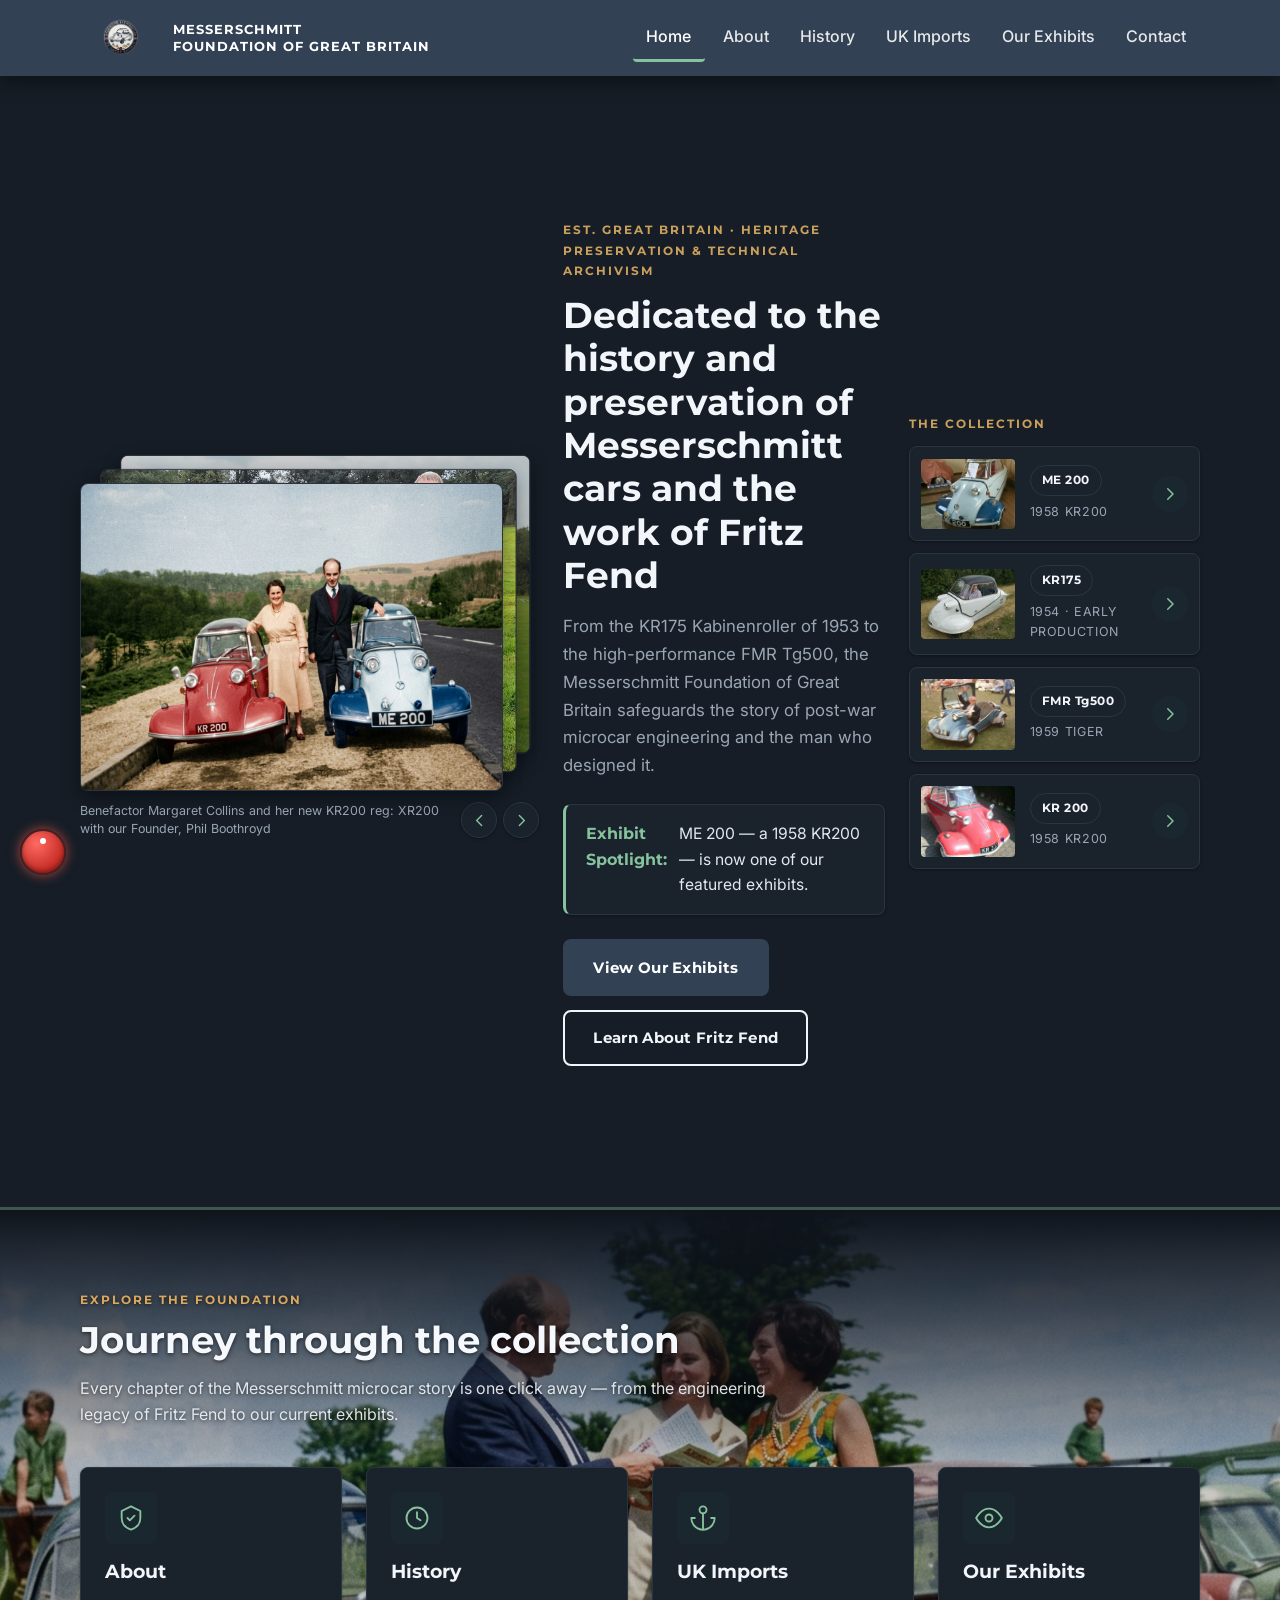
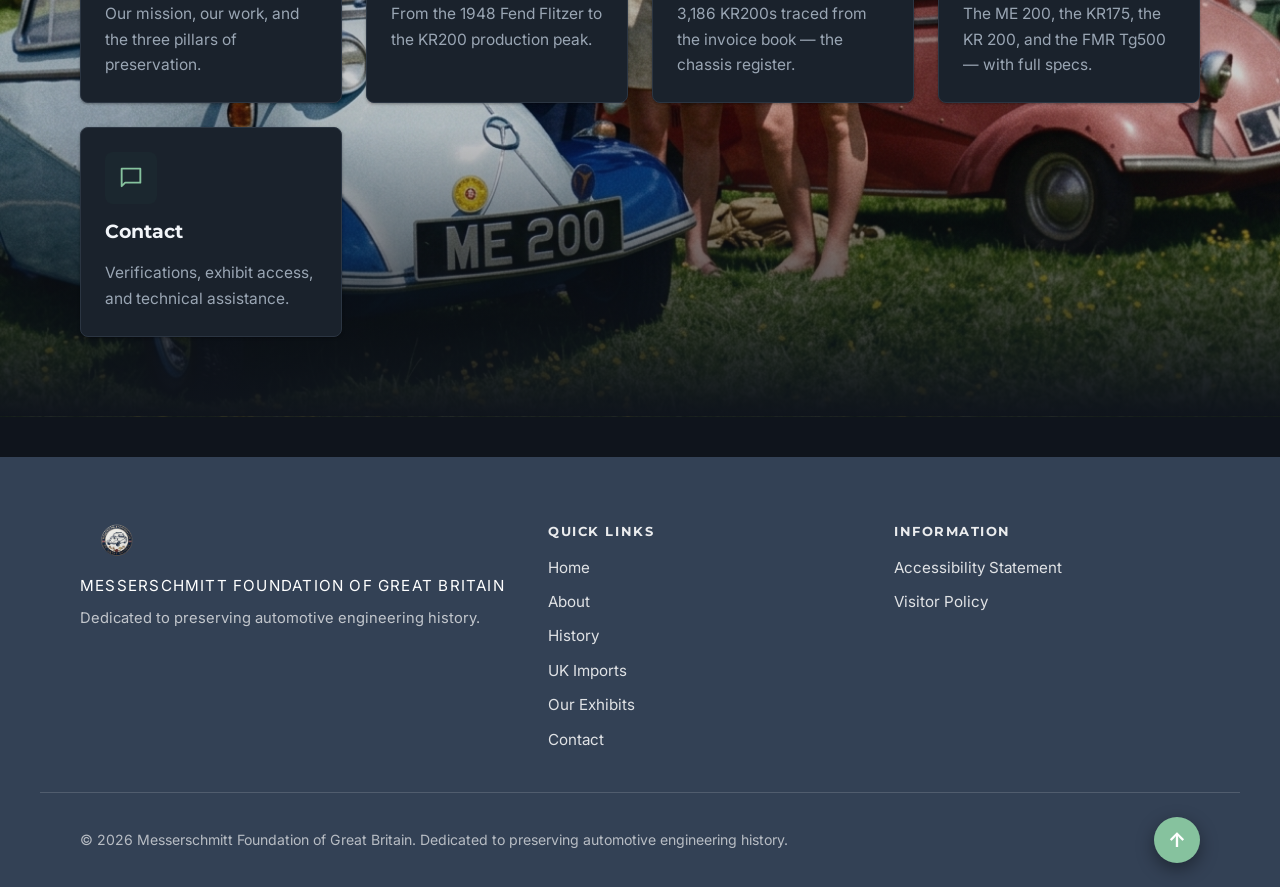
==== commit 1e650aa2: "Add a fourth hero photograph and manual control of the deck The MFGB rally photograph joins the home" ====
--- a/index.html
+++ b/index.html
@@ -39,7 +39,7 @@
   <link href="https://fonts.googleapis.com/css2?family=Inter:wght@400;500;600;700&family=Montserrat:wght@600;700;800&display=swap" rel="stylesheet">
 
   <!-- Styles -->
-  <link rel="stylesheet" href="styles.css?v=20260919f">
+  <link rel="stylesheet" href="styles.css?v=20260919h">
 
   <!-- Structured Data: Organization & WebSite Schema -->
   <script type="application/ld+json">
@@ -148,10 +148,30 @@
               src="histroy%20of%20the%20mfgb%20file/sam-3530.jpg"
               alt="A line of small vintage microcars parked on a lawn at a gathering, with a tall hedge and trees behind"
               width="1024" height="768" decoding="async">
-          </div>
+            <img class="hero-deck-slide" data-depth="3"
+              src="histroy%20of%20the%20mfgb%20file/mfgb%20image.jpg"
+              alt="A line of microcars parked diagonally at an outdoor gathering, with a banner and mature trees behind"
+              width="1024" height="768" decoding="async">
+          </div>
+
           <!-- Shown only while its plate is the one on show — see app.js
                module 09. data-caption-for is the plate's index in the deck. -->
           <figcaption class="hero-deck-caption is-shown" data-caption-for="0">Benefactor Margaret Collins and her new KR200 reg: XR200 with our Founder, Phil Boothroyd</figcaption>
+
+          <!-- Manual stepping. Swiping the frame does the same thing on a
+               touch screen; see app.js module 09. -->
+          <div class="hero-deck-controls">
+            <button class="hero-deck-step" type="button" data-deck-step="-1" aria-label="Show the previous photograph">
+              <svg viewBox="0 0 24 24" fill="none" stroke="currentColor" stroke-width="2" stroke-linecap="round" stroke-linejoin="round" focusable="false" aria-hidden="true">
+                <path d="M15 5l-7 7 7 7"></path>
+              </svg>
+            </button>
+            <button class="hero-deck-step" type="button" data-deck-step="1" aria-label="Show the next photograph">
+              <svg viewBox="0 0 24 24" fill="none" stroke="currentColor" stroke-width="2" stroke-linecap="round" stroke-linejoin="round" focusable="false" aria-hidden="true">
+                <path d="M9 5l7 7-7 7"></path>
+              </svg>
+            </button>
+          </div>
         </figure>
 
         <div class="hero-content">
@@ -354,6 +374,6 @@
     </div>
   </footer>
 
-  <script src="app.js?v=20260919f"></script>
+  <script src="app.js?v=20260919h"></script>
 </body>
 </html>
--- a/styles.css
+++ b/styles.css
@@ -609,6 +609,14 @@
 .hero-photo {
   --reveal-x: 8%;
   --reveal-y: 10.667%;
+  /* The figure is a grid so the caption and the step buttons can share a
+     row beneath the frame without a wrapper — a figcaption has to stay a
+     direct child of the figure. */
+  display: grid;
+  grid-template-columns: minmax(0, 1fr) auto;
+  column-gap: 0.9rem;
+  row-gap: 0.65rem;
+  align-items: center;
   margin: 0;
 }
 
@@ -618,17 +626,21 @@
    themselves against the frame, and would be a caption taller if the
    aspect-ratio sat on the figure. */
 .hero-deck-frame {
+  grid-column: 1 / -1;
   position: relative;
   aspect-ratio: 4 / 3;
   /* Keeps the plates' z-indexes out of the page's own competition. */
   isolation: isolate;
+  /* A sideways drag belongs to the deck; up and down still scrolls the
+     page, so a diagonal flick is never swallowed. */
+  touch-action: pan-y;
 }
 
 /* A caption belongs to one plate and is only shown while that plate is
    the one on show. It keeps its height when hidden, so the deck does not
    resize as the stack turns. */
 .hero-deck-caption {
-  margin: 0.65rem 0 0;
+  grid-column: 1;
   font-size: 0.78rem;
   line-height: 1.5;
   color: var(--color-text-light);
@@ -638,6 +650,41 @@
 
 .hero-deck-caption.is-shown {
   opacity: 1;
+}
+
+.hero-deck-controls {
+  grid-column: 2;
+  display: flex;
+  gap: 0.4rem;
+}
+
+/* Same circular control as the Collection widgets, so the two panels read
+   as one set of objects. */
+.hero-deck-step {
+  display: grid;
+  place-items: center;
+  width: 36px;
+  height: 36px;
+  padding: 0;
+  color: var(--color-accent);
+  background: var(--color-surface);
+  border: 1px solid var(--color-border);
+  border-radius: 50%;
+  box-shadow: var(--shadow-sm);
+  transition: background var(--transition-fast), color var(--transition-fast),
+    border-color var(--transition-fast);
+}
+
+.hero-deck-step:hover,
+.hero-deck-step:focus-visible {
+  background: var(--color-gold);
+  border-color: var(--color-gold);
+  color: #fff;
+}
+
+.hero-deck-step svg {
+  width: 17px;
+  height: 17px;
 }
 
 .hero-deck-slide {
@@ -677,6 +724,15 @@
   transform: translate(var(--reveal-x), calc(var(--reveal-y) * -1)) scale(0.97);
   opacity: 0.78;
   z-index: 1;
+}
+
+/* The fan has room for the plate on show and two behind it. A deck with
+   more plates than that parks the extras in the back slot and fades them
+   out, so four or five photographs still read as a stack of three.
+   data-depth="3" is the state before app.js takes the deck over. */
+.hero-deck-slide[data-depth="3"],
+.hero-deck-slide.is-buried {
+  opacity: 0;
 }
 
 /* Each plate keeps the crop line that suits it. The portrait one is
@@ -913,6 +969,119 @@
   max-width: 72ch;
 }
 
+/* ---- 09b. Foundation Panel (About page) ----
+   The Fend House details, the donation link and the archive summary,
+   migrated from the Foundation's previous page. Only the arrangement is
+   carried over — every colour, font and radius here is the site's own,
+   so the panel sits in the page rather than on top of it.
+   ------------------------------------------------------------------ */
+.foundation-panel {
+  margin-bottom: var(--space-lg);
+}
+
+/* Register name, charity number and address, wrapping onto as many lines
+   as the width needs. */
+.foundation-masthead {
+  display: flex;
+  flex-wrap: wrap;
+  gap: 0.3rem 0.9rem;
+  padding-bottom: var(--space-sm);
+  margin-bottom: var(--space-md);
+  border-bottom: 1px solid var(--color-border);
+}
+
+.foundation-masthead span {
+  font-size: 0.82rem;
+  color: var(--color-text-light);
+}
+
+.foundation-masthead span:first-child {
+  font-family: var(--font-heading);
+  font-weight: 700;
+  letter-spacing: 0.03em;
+  color: var(--color-ink);
+}
+
+/* The donation line borrows the callout treatment — accent edge, quiet
+   surface — so it reads as the one thing on the panel worth pressing. */
+.foundation-donate {
+  display: flex;
+  flex-wrap: wrap;
+  align-items: baseline;
+  gap: 0.35rem 0.9rem;
+  padding: 0.75rem 1rem;
+  margin-bottom: var(--space-md);
+  background: var(--color-surface-muted);
+  border: 1px solid var(--color-border);
+  border-left: 3px solid var(--color-accent);
+  border-radius: var(--radius-md);
+}
+
+.foundation-donate a {
+  font-family: var(--font-heading);
+  font-size: 0.82rem;
+  font-weight: 700;
+  letter-spacing: 0.01em;
+  overflow-wrap: anywhere;
+}
+
+.foundation-donate span {
+  font-size: 0.88rem;
+  color: var(--color-text-light);
+}
+
+.foundation-grid {
+  display: grid;
+  gap: var(--space-md);
+}
+
+.foundation-photo img {
+  width: 100%;
+  height: auto;
+  border: 1px solid var(--color-border);
+  border-radius: var(--radius-md);
+  box-shadow: var(--shadow-sm);
+}
+
+.foundation-facts {
+  display: grid;
+  gap: 0.85rem;
+}
+
+.foundation-facts p {
+  font-size: 0.95rem;
+}
+
+.foundation-facts strong {
+  font-family: var(--font-heading);
+  font-size: 0.88rem;
+  letter-spacing: 0.01em;
+  color: var(--color-ink);
+}
+
+/* Stacked, the two columns would both run away with themselves: the
+   photograph is only 500px wide and would be stretched to nearly twice
+   that, and the facts would set at well over a hundred characters a
+   line. Cap both, left-aligned so they share an edge. */
+@media (max-width: 1024px) {
+  .foundation-photo img {
+    max-width: 500px;
+  }
+
+  .foundation-facts p {
+    max-width: 72ch;
+  }
+}
+
+/* Photograph beside the facts once there is width for both. */
+@media (min-width: 1025px) {
+  .foundation-grid {
+    grid-template-columns: 0.85fr 1.15fr;
+    column-gap: var(--space-lg);
+    align-items: start;
+  }
+}
+
 /* ============================================================
    10. Cards & Pillars
    ============================================================ */
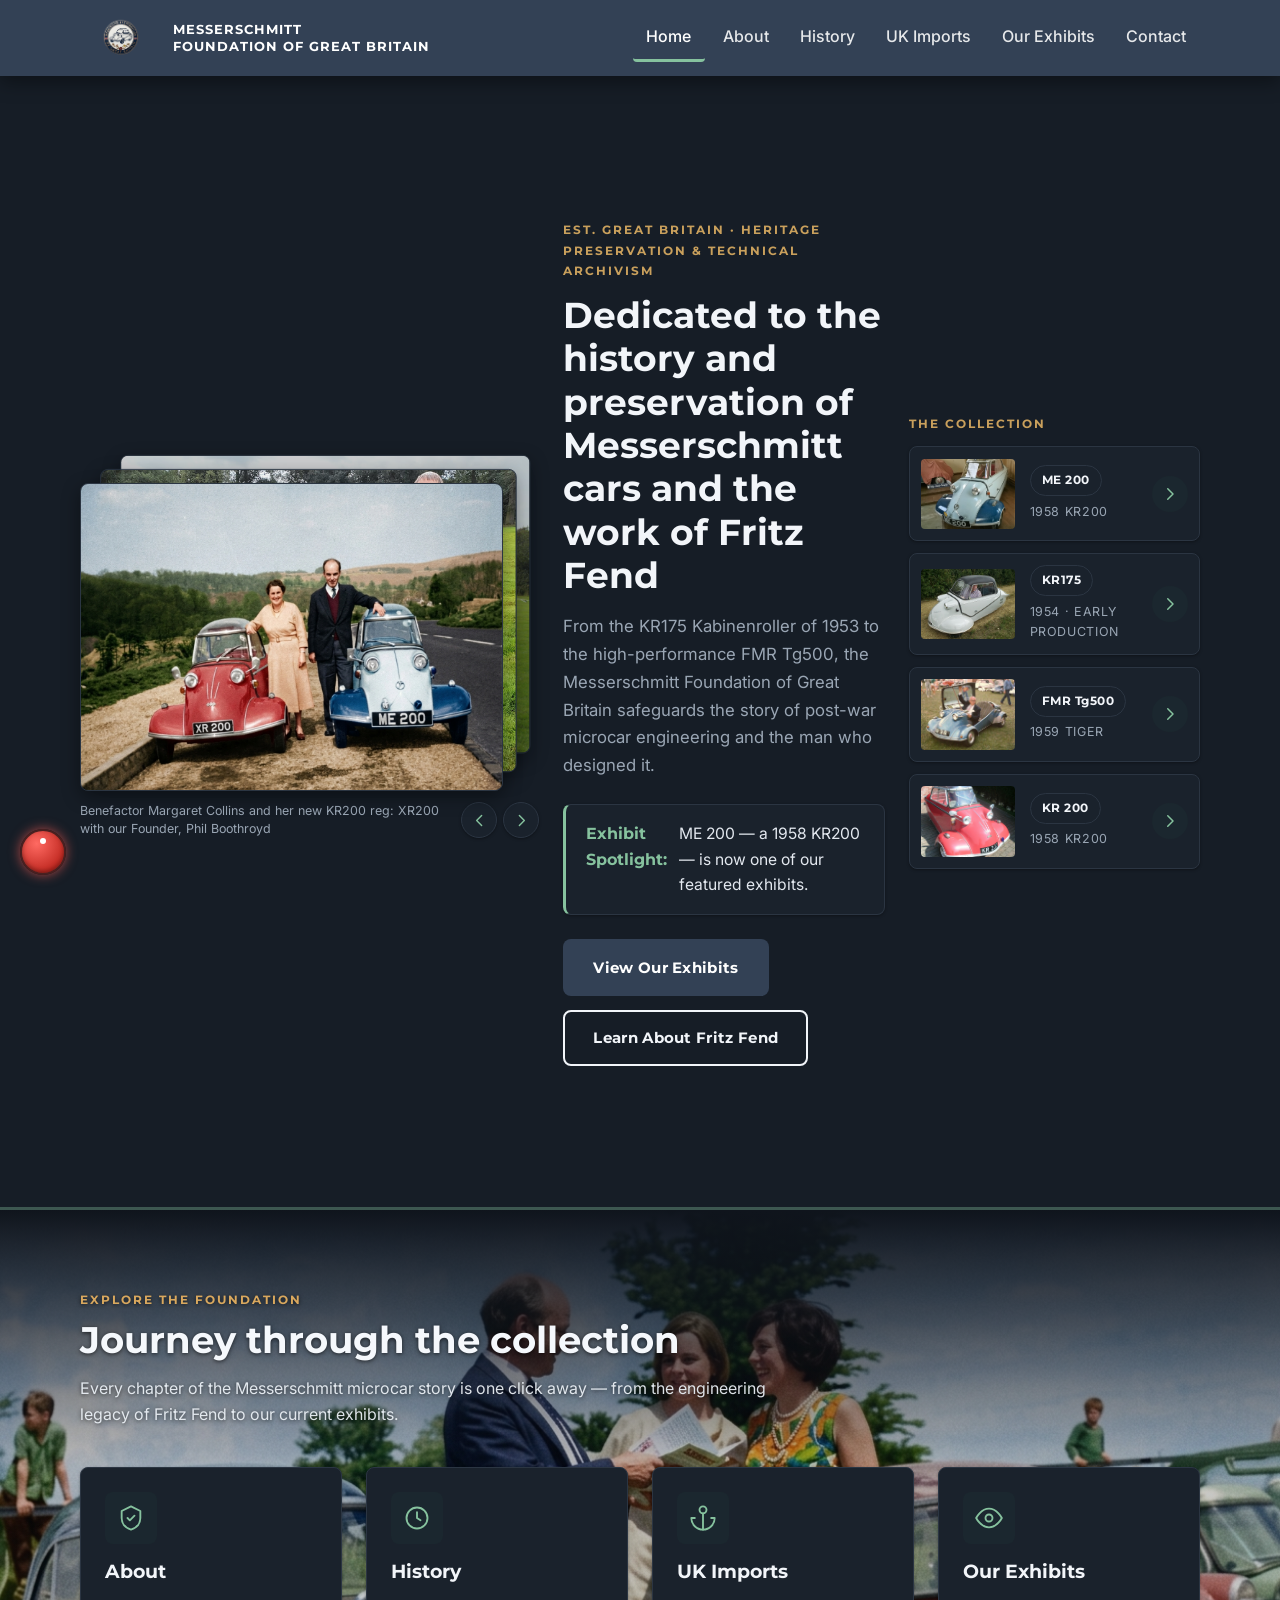
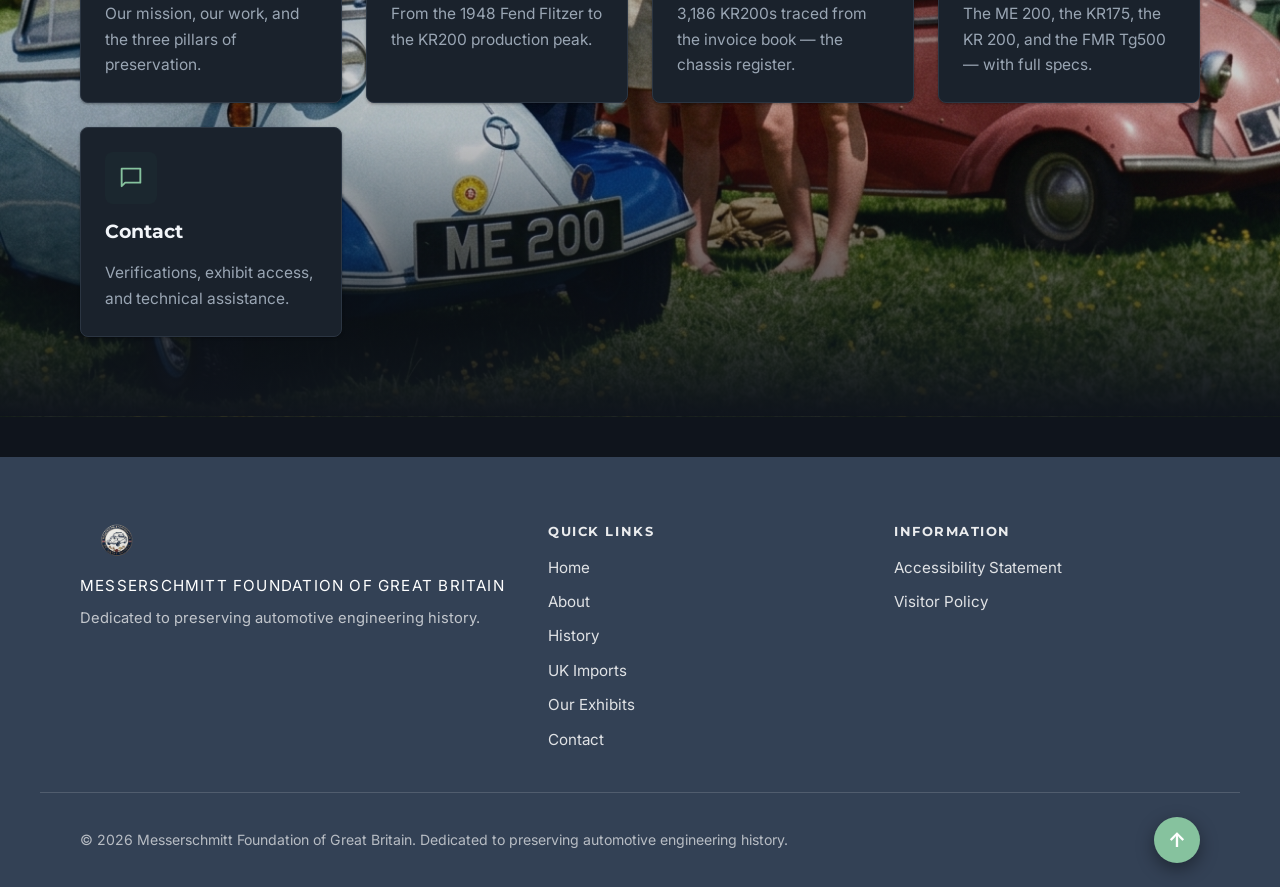
==== commit f298c831: "Swap the generated hero photograph for the real XR 200 The first plate in the home hero deck was the" ====
--- a/index.html
+++ b/index.html
@@ -136,8 +136,8 @@
         <figure class="hero-photo" id="hero-deck">
           <div class="hero-deck-frame">
             <img class="hero-deck-slide" data-depth="0"
-              src="histroy%20of%20the%20mfgb%20file/Gemini_Generated_Image_4q6mex4q6mex4q6m.jpeg"
-              alt="1950s colour photograph of a red KR 200 and the ME 200 parked on a rural roadside, with a couple standing beside the cars"
+              src="histroy%20of%20the%20mfgb%20file/xr%20%20200.jpeg"
+              alt="1950s colour photograph of a red KR 200 registered XR 200, and the ME 200, parked on a rural roadside with a couple standing beside them"
               width="1170" height="912"
               fetchpriority="high" decoding="async">
             <img class="hero-deck-slide" data-depth="1" data-focus="high"
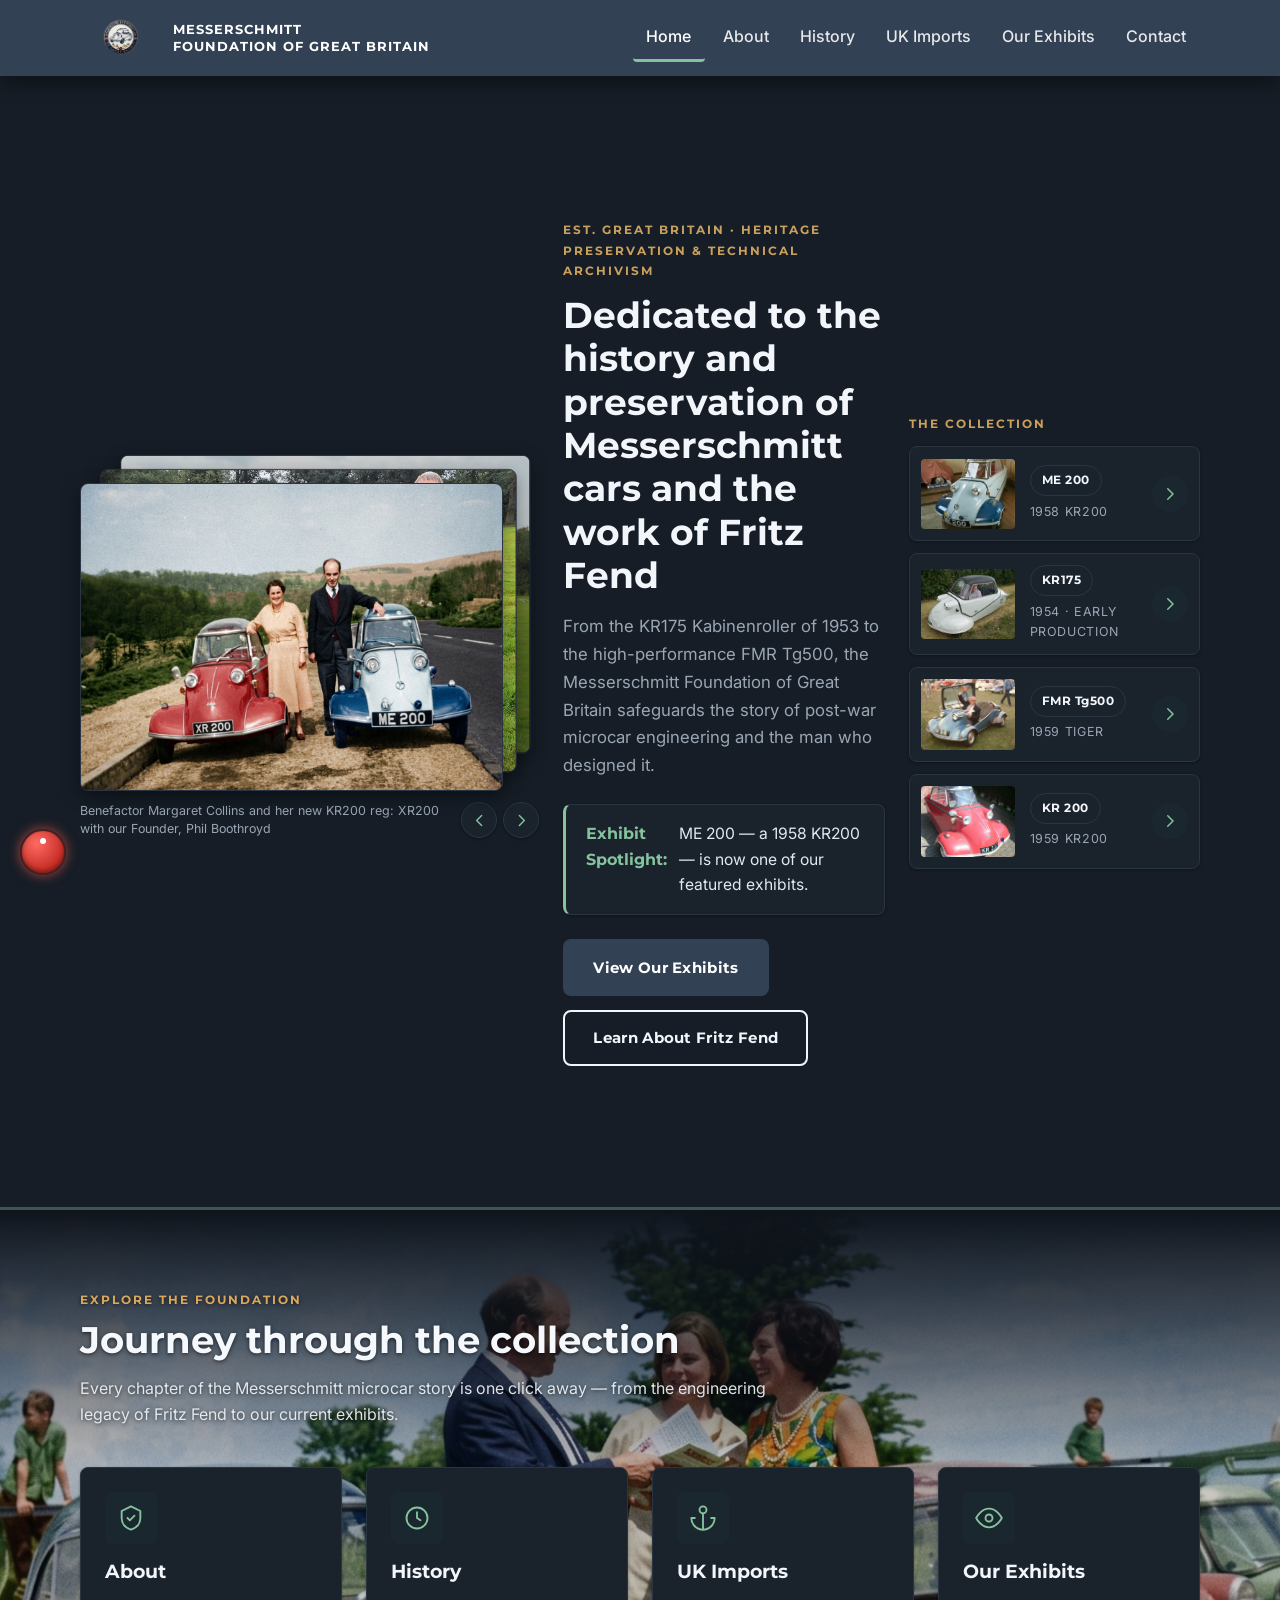
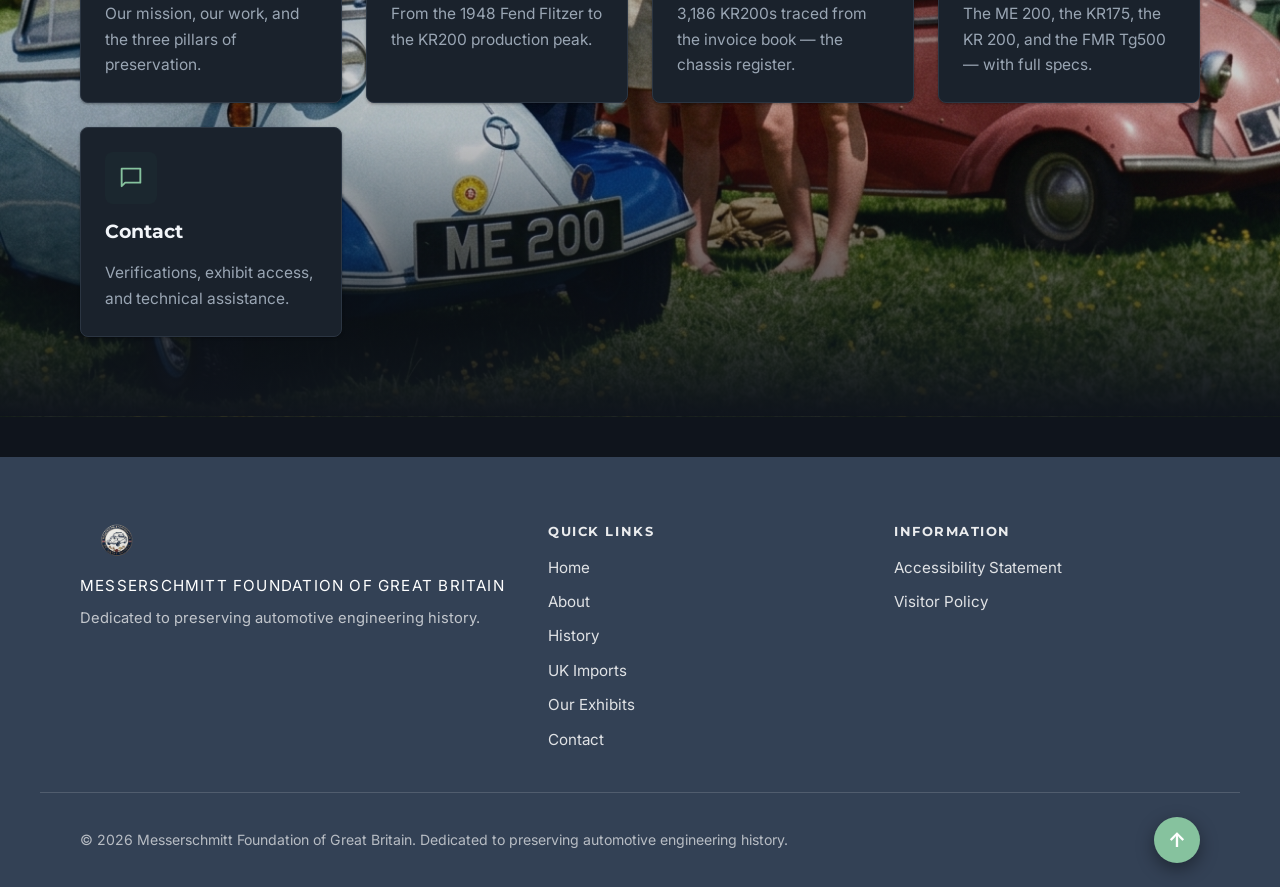
==== commit ebcd2b4d: "The Foundation's red KR 200 is a 1959 car, not 1958 Every reference to that car's year now reads 195" ====
--- a/index.html
+++ b/index.html
@@ -244,13 +244,13 @@
               </span>
             </a>
 
-            <a class="car-widget" href="exhibits.html#exhibit-kr200" aria-label="View the 1958 Messerschmitt KR200 on Our Exhibits">
+            <a class="car-widget" href="exhibits.html#exhibit-kr200" aria-label="View the 1959 Messerschmitt KR200 on Our Exhibits">
               <span class="car-widget-media">
                 <img src="histroy%20of%20the%20mfgb%20file/KR200MFGB-web.jpg" alt="" loading="lazy" decoding="async">
               </span>
               <span class="car-widget-label">
                 <span class="placeholder-badge">KR 200</span>
-                <span class="placeholder-caption">1958 KR200</span>
+                <span class="placeholder-caption">1959 KR200</span>
               </span>
               <span class="car-widget-go" aria-hidden="true">
                 <svg viewBox="0 0 24 24" fill="none" stroke="currentColor" stroke-width="2" stroke-linecap="round" stroke-linejoin="round" focusable="false">
